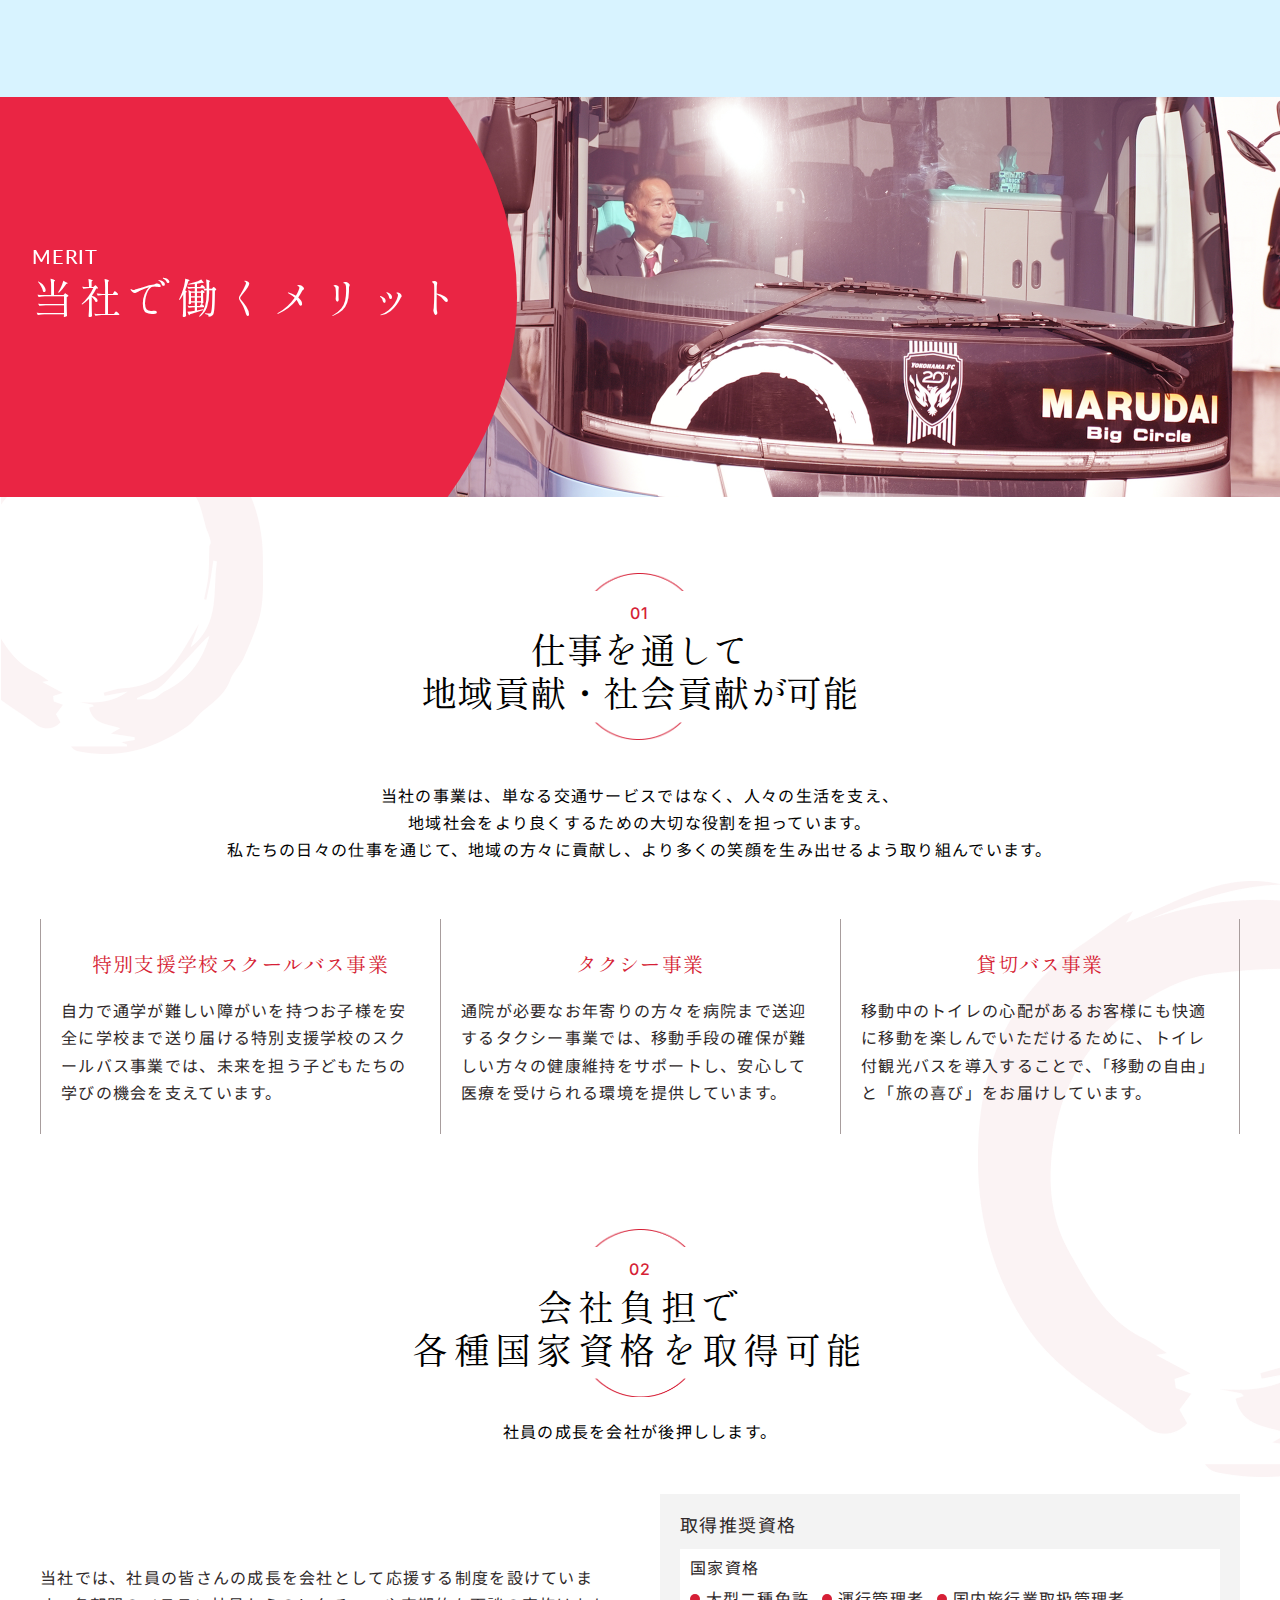
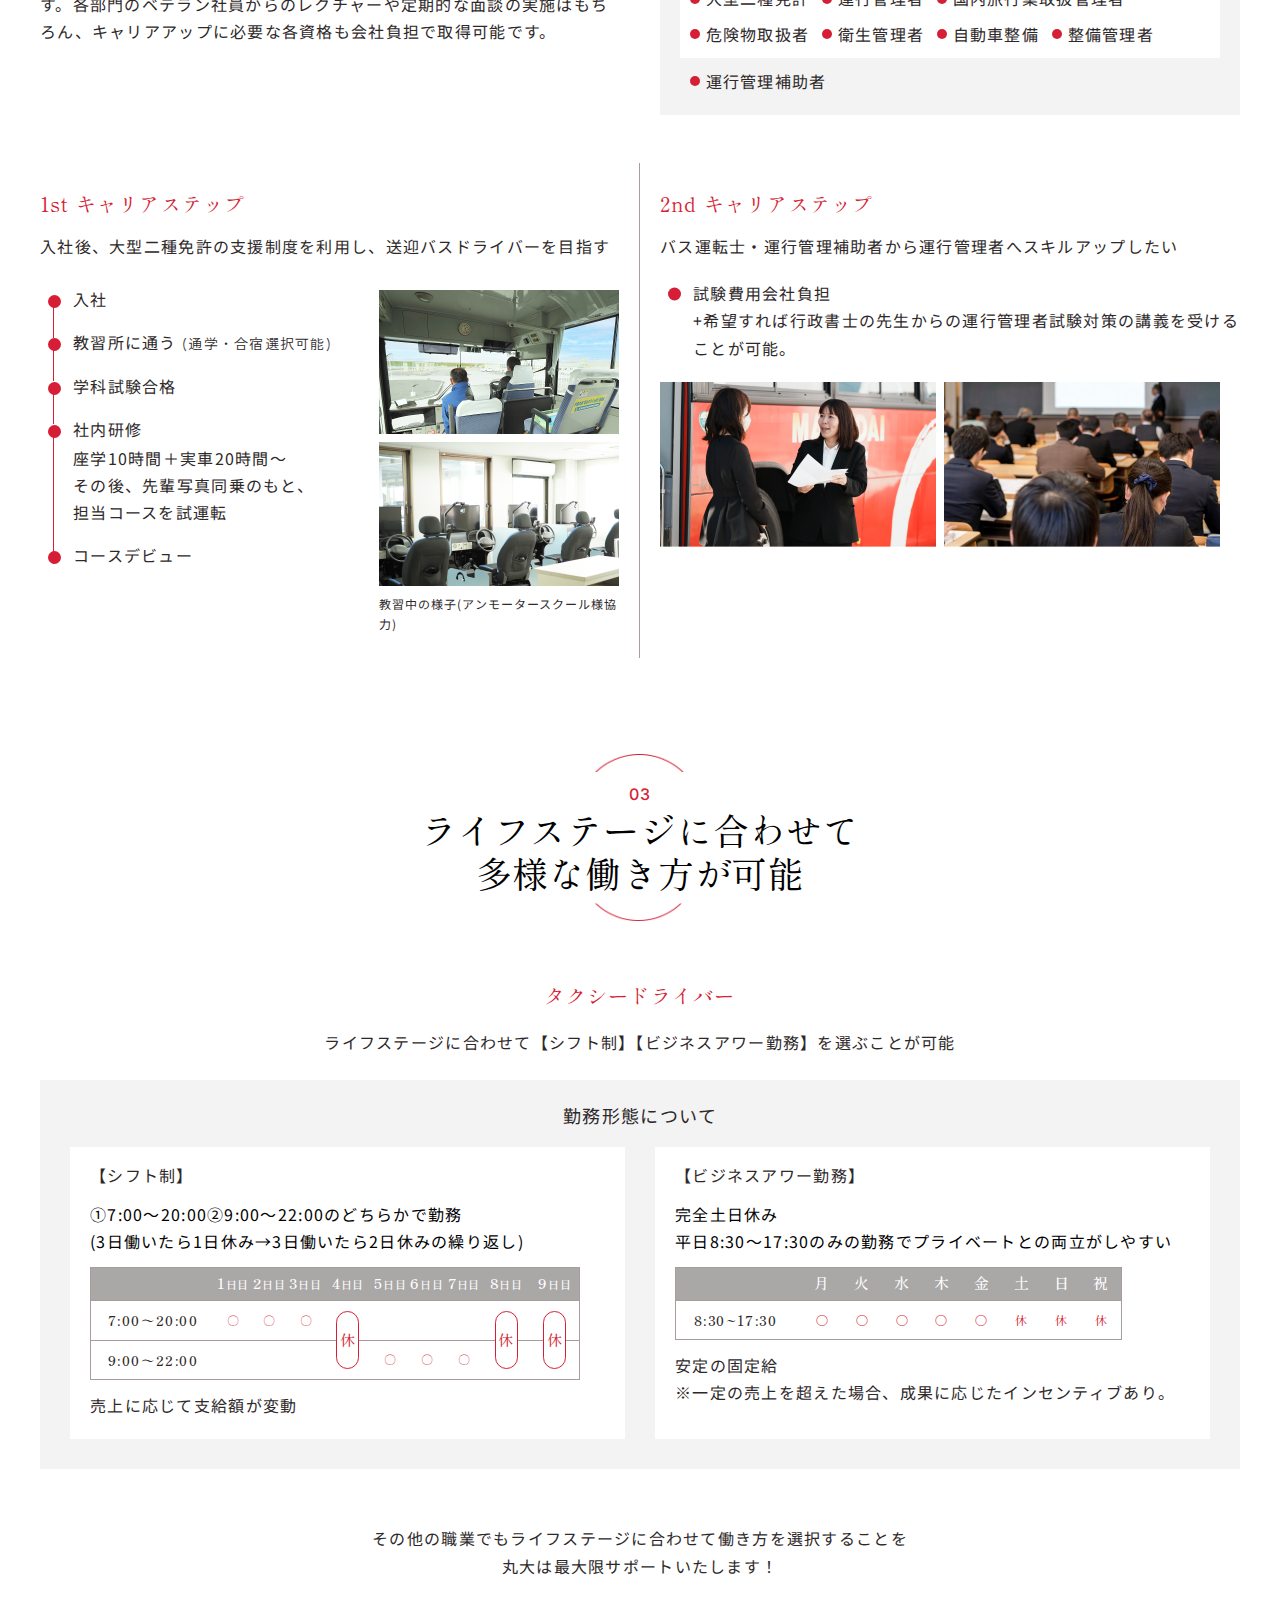
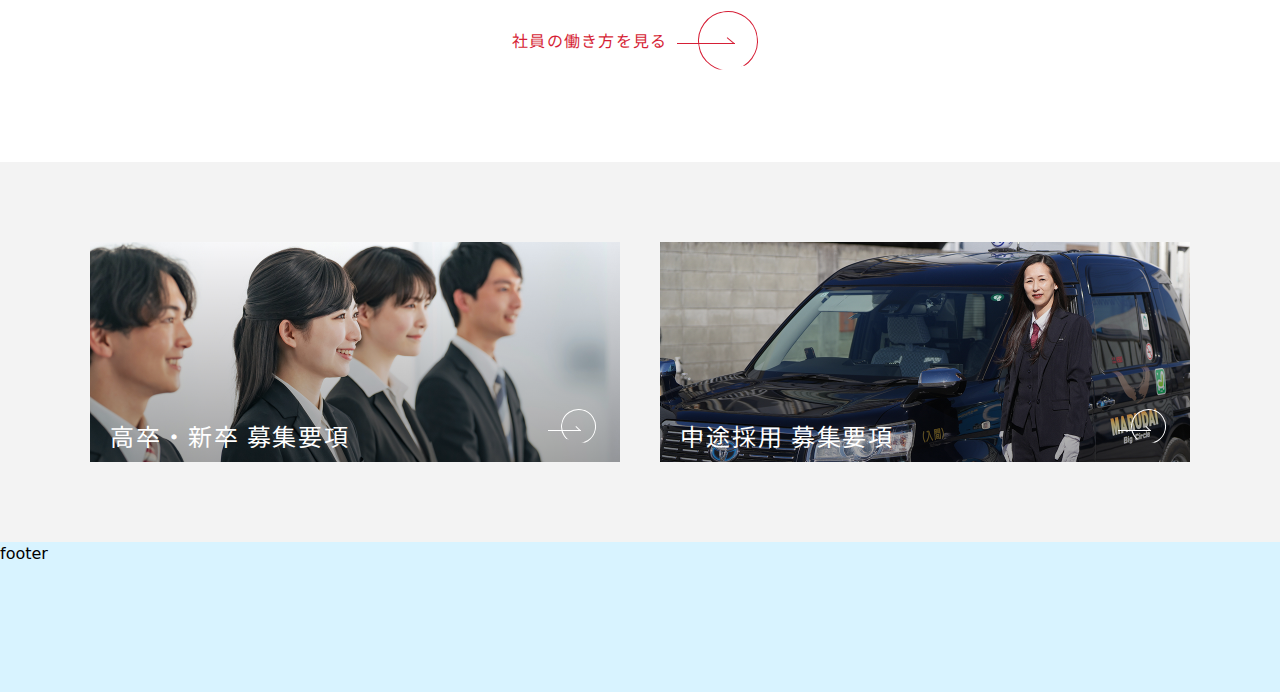
==== benefits-of-working.html @ 57932752 "丸大観光について、当社で働くメリット、その他修正のコミット" ====
<!DOCTYPE html>
<html lang="ja">
  <head>
    <meta charset="UTF-8" />
    <meta name="viewport" content="width=device-width, initial-scale=1.0" />
    <!-- ogp -->
    <meta property="og:title" content="#" />
    <meta property="og:type" content="#" />
    <meta property="og:url" content="#" />
    <meta property="og:image" content="OGP IMAGE 絶対パス" />
    <meta property="og:site_name" content="#" />
    <meta property="og:description" content="#" />
    <!-- ファビコン -->
    <link rel="icon" href="#" />
    <!-- Google Font -->
    <link rel="preconnect" href="https://fonts.googleapis.com" />
    <link rel="preconnect" href="https://fonts.gstatic.com" crossorigin />
    <link
      href="https://fonts.googleapis.com/css2?family=Inter:ital,opsz,wght@0,14..32,100..900;1,14..32,100..900&family=Lato:ital,wght@0,100;0,300;0,400;0,700;0,900;1,100;1,300;1,400;1,700;1,900&family=Shippori+Mincho:wght@400;500;600;700;800&display=swap"
      rel="stylesheet"
    />
    <!-- CSS -->
    <link href="./css/output.css" rel="stylesheet" />
    <link href="./css/styles.css" rel="stylesheet" />
    <!-- JavaScript -->
    <title>丸大観光</title>
  </head>
  <body>
    <!-- header -->
    <header class="header js-header"></header>

    <main>
      <!-- MV -->
      <div class="layout-benefit-of-working mv relative flex items-start md:items-center">
        <div class="mv__red-bg"></div>
        <div class="absolute inset-0 bg-[rgba(255,141,155,1)] mix-blend-soft-light z-5"></div>
        <div class="mv__inner md:w-full md:max-w-[1430px] md:pr-8 md:pl-8 md:mx-auto flex md:items-center h-full">
          <!-- タイトル -->
          <div class="z-15 absolute text-center w-full mt-7 md:translate-x-0  md:-mt-[29px] md:text-left ">
            <p class="mv-title--en text-white tracking-[0.04em] font-medium text-sm md:text-xl uppercase">MERIT</p>
            <h2 class="mv-title--jp text-white tracking-[0.15em] font-normal mt-1">当社で働くメリット</h2>
          </div>
        </div>
      </div>

      <!-- ベネフィット1つ目 -->
       <section class="layout-benefits-01 benefits-01">
        <div class="flex justify-center mx-auto md:max-w-[900px] px-5 md:px-[40px] mt-[90.5px] md:mt-[106.5px]">
          <div class="section-title relative inline-block text-center ">
            <p class="section-title__en-title text-base uppercase tracking-[0.08em] font-medium text-[#D61F36] relative z-10">01</p>
            <h2 class="section-title__jp-title mt-1 text-2xl md:text-4xl font-normal tracking-[0.015em] text-[#000000] relative z-10">仕事を通して<br>地域貢献・社会貢献が可能</h2>
          </div>
        </div>
        <p class="benefits-01__top-text mt-[68.5px] text-base font-normal tracking-[0.08em] text-left md:text-center mx-auto md:max-w-[1280px] px-5 md:px-[40px]">
          当社の事業は、単なる交通サービスではなく、人々の生活を支え、<br class="u-desktop">地域社会をより良くするための大切な役割を担っています。<br class="u-desktop">私たちの日々の仕事を通じて、地域の方々に貢献し、より多くの笑顔を生み出せるよう取り組んでいます。
        </p>
          <div class="mx-auto md:max-w-[1280px] px-5 md:px-[40px] grid grid-cols-1 md:grid-cols-3 mt-10 md:mt-14 relative z-10">
              <div class="benefits-01__point border-t md:border-t-0 md:border-l border-[#A89D9D] text-center md:px-5 pt-[20px] pb-[17px] md:py-7 row-span-2 grid grid-rows-subgrid">
                  <h3 class="benefits-01__point-title text-xl text-[#D61F36] font-normal tracking-[0.06em] text-left md:text-center">特別支援学校スクールバス事業</h3>
                  <p class="benefits-01__point-description text-base text-[#2E2829] font-normal tracking-[0.08em] text-left mt-4">自力で通学が難しい障がいを持つお子様を安全に学校まで送り届ける特別支援学校のスクールバス事業では、未来を担う子どもたちの学びの機会を支えています。</p>
              </div>
      
              <div class="benefits-01__point border-t md:border-t-0 md:border-l border-[#A89D9D] text-center md:px-5 pt-[20px] pb-[17px] md:py-7 row-span-2 grid grid-rows-subgrid">
                  <h3 class="benefits-01__point-title text-xl text-[#D61F36] font-normal tracking-[0.06em] text-left md:text-center">タクシー事業</h3>
                  <p class="benefits-01__point-description text-base text-[#2E2829] font-normal tracking-[0.08em] text-left mt-4">通院が必要なお年寄りの方々を病院まで送迎するタクシー事業では、移動手段の確保が難しい方々の健康維持をサポートし、安心して医療を受けられる環境を提供しています。</p>
              </div>
      
              <div class="benefits-01__point border-t md:border-t-0 border-b md:border-b-0 md:border-l md:border-r border-[#A89D9D]  text-center md:px-5 pt-[20px] pb-[17px] md:py-7 row-span-2 grid grid-rows-subgrid">
                  <h3 class="benefits-01__point-title text-xl text-[#D61F36] font-normal tracking-[0.06em]  text-left md:text-center">貸切バス事業</h3>
                  <p class="benefits-01__point-description text-base text-[#2E2829] font-normal tracking-[0.08em] text-left mt-4">移動中のトイレの心配があるお客様にも快適に移動を楽しんでいただけるために、トイレ付観光バスを導入することで、「移動の自由」と「旅の喜び」をお届けしています。</p>
              </div>
          </div>
        </section>

        <!-- ベネフィット2つ目 -->
        <section class="layout-benefits-02 benefits-02">
          <div class="mx-auto md:max-w-[1280px] px-5 md:px-[40px]">
            <div class="flex justify-center mt-[106.5px] md:mt-[126.5px]">
              <div class="section-title relative inline-block text-center ">
                <p class="section-title__en-title text-base uppercase tracking-[0.08em] font-medium text-[#D61F36] relative z-10">02</p>
                <h2 class="section-title__jp-title mt-1 text-2xl md:text-4xl font-normal tracking-[0.15em] text-[#000000] relative z-10">会社負担で<br>各種国家資格を取得可能</h2>
              </div>
            </div>
            <p class="benefits-02__top-text mt-[38.5px] md:mt-[48.5px] text-base font-normal tracking-[0.08em] text-center ">社員の成長を会社が後押しします。</p>
              <div class=" grid items-center grid-cols-1 md:grid-cols-2 gap-y-5 md:gap-x-10 mt-10 md:mt-12 ">
                  <div class="benefits-01__point text-left ">
                      <p class="benefits-01__point-description text-base text-[#2E2829] font-normal tracking-[0.08em]">当社では、社員の皆さんの成長を会社として応援する制度を設けています。各部門のベテラン社員からのレクチャーや定期的な面談の実施はもちろん、キャリアアップに必要な各資格も会社負担で取得可能です。</p>
                  </div>
                  <div class="benefits-02__qualification-section bg-[#F3F3F3] px-5 pt-[15px] pb-5">
                    <h2 class="benefits-02__qualification-title text-lg font-normal tracking-[0.08em] text-[#2E2829]">取得推奨資格</h2>
                    <div class="benefits-02__card bg-[#FFFFFF] px-[10px] pt-[5px] pb-[10px] mt-[10px]">
                        <h3 class="benefits-02__subtitle text-base font-normal tracking-[0.08em] text-[#2E2829]">国家資格</h3>
                        <ul class="benefits-02__qualification-list flex flex-wrap gap-y-2 gap-x-[13px] font-normal tracking-[0.08em] mt-1">
                            <li class="relative pl-[16px] md:pl-[15.5px] text-base font-normal tracking-[0.08em] text-[#2E2829] whitespace-nowrap">大型二種免許</li>
                            <li class="relative pl-[16px] md:pl-[15.5px] text-base font-normal tracking-[0.08em] text-[#2E2829] whitespace-nowrap">運行管理者</li>
                            <li class="relative pl-[16px] md:pl-[15.5px] text-base font-normal tracking-[0.08em] text-[#2E2829] whitespace-nowrap">国内旅行業取扱管理者</li>
                            <li class="relative pl-[16px] md:pl-[15.5px] text-base font-normal tracking-[0.08em] text-[#2E2829] whitespace-nowrap">危険物取扱者</li>
                            <li class="relative pl-[16px] md:pl-[15.5px] text-base font-normal tracking-[0.08em] text-[#2E2829] whitespace-nowrap">衛生管理者</li>
                            <li class="relative pl-[16px] md:pl-[15.5px] text-base font-normal tracking-[0.08em] text-[#2E2829] whitespace-nowrap">自動車整備</li>
                            <li class="relative pl-[16px] md:pl-[15.5px] text-base font-normal tracking-[0.08em] text-[#2E2829] whitespace-nowrap">整備管理者</li>
                        </ul>
                    </div>
                    <ul class="benefits-02__qualification-list  mt-[10px] ml-[10px]">
                      <li class="relative pl-[16px] md:pl-[15.5px] text-base font-normal tracking-[0.08em] text-[#2E2829] whitespace-nowrap">運行管理補助者</li>
                    </ul>
                  </div>
              </div>

              <!-- キャリアステップ -->
              <section class=" grid grid-cols-1 md:grid-cols-2 mt-[48px] md:mt-12">
                <!-- 左側 -->
                  <div class="benefits-02__career-step01 text-left border-[#A89D9D] border-t md:border-t-0 md:border-r py-6 md:pt-6 md:pr-5 md:pb-6">
                      <h3 class="benefits-02__career-title text-xl text-[#D61F36] font-normal tracking-[0.06em]">1st&nbsp;キャリアステップ</h3>
                      <p class="benefits-02__career-purpose text-base text-[#2E2829] font-normal tracking-[0.08em] mt-4 md:mt-3">入社後、大型二種免許の支援制度を利用し、送迎バスドライバーを目指す</p>
                      <div class="flex flex-col md:flex-row items-start md:gap-x-10 mt-4 md:mt-5">
                        <div class=" w-[300px] pl-2 md:mt-[6px]">
                          <div class="benefits-02__career-item md:flex md:justify-start md:items-start pl-[25px] mb-4 relative">
                            <div class="flex items-baseline gap-2">
                                <p class="benefits-02__schedule-title text-base text-[#2E2829] font-normal tracking-[0.08em]">入社</p>
                            </div>
                          </div>
                        <!-- SP2つ目のタイムライン要素 -->
                        <div class="benefits-02__career-item md:flex md:justify-start md:items-start pl-[25px] mb-4 relative">
                          <div class="flex items-baseline gap-2">
                              <p class="benefits-02__schedule-title text-base text-[#2E2829] font-normal tracking-[0.08em]">教習所に通う<span class="text-sm">&nbsp;(通学・合宿選択可能)</span></p>
                          </div>
                        </div>
                        <!-- SP3つ目のタイムライン要素 -->
                        <div class="benefits-02__career-item md:flex md:justify-start md:items-start pl-[25px] mb-4 relative">
                          <div class="flex items-baseline gap-2">
                              <p class="benefits-02__schedule-title text-base text-[#2E2829] font-normal tracking-[0.08em]">学科試験合格</p>
                          </div>
                        </div>
                        <!-- SP4つ目のタイムライン要素 -->
                        <div class="benefits-02__career-item md:flex md:flex-col md:justify-start md:items-start pl-[25px] mb-4 relative">
                          <div class="flex items-baseline gap-2">
                              <p class="benefits-02__schedule-title text-base text-[#2E2829] font-normal tracking-[0.08em]">社内研修</p>
                          </div>
                          <p class="benefits-02__schedule-title text-base text-[#2E2829] font-normal tracking-[0.08em] mt-[2px]">
                            座学10時間＋実車20時間～<br>
                            その後、先輩写真同乗のもと、<br class="u-desktop">担当コースを試運転
                          </p>
                        </div>
                        <!-- SP3つ目のタイムライン要素 -->
                         <div class="benefits-02__career-item md:flex md:justify-start md:items-start pl-[25px] md:mb-4 relative">
                          <div class="flex items-baseline gap-2">
                            <p class="benefits-02__schedule-title text-base text-[#2E2829] font-normal tracking-[0.08em]">コースデビュー</p>
                          </div>
                        </div>
                      </div>
                        <div class="flex flex-row md:flex-col md:w-[240px] flex-shrink gap-[7.75px] md:gap-2 mt-6 md:mt-[10px]">
                          <figure class="benefits-02__image w-full h-full">
                            <img src="/ui/img/recruit/benefits-of-working/benefits-02__image-01.jpg" alt="教習中のドライバー" class="object-cover w-full h-full">
                          </figure>
                          <figure class="benefits-02__image w-full h-full">
                            <img src="/ui/img/recruit/benefits-of-working/benefits-02__image-02.jpg" alt="教習中の様子" class="object-cover w-full h-full">
                            <figcaption class="benefits-02__image-caption text-xs text-[#2E2829] font-normal tracking-[0.08em] mt-2">教習中の様子(アンモータースクール様協力)</figcaption>
                        </figure>
                      </div>
                      <p class="benefits-02__image-caption-sp text-xs text-[#2E2829] font-normal tracking-[0.08em] mt-1">教習中の様子(アンモータースクール様協力)</p> 
                  </div>
                </div>

                <!-- キャリアステップ2nd（右側） -->
                  <div class="benefits-02__career-step02 text-left border-[#A89D9D] border-t border-b md:border-t-0 md:border-b-0 py-6 md:pt-6 md:pl-5">
                      <h3 class="benefits-02__career-title text-xl text-[#D61F36] font-normal tracking-[0.06em]">2nd&nbsp;キャリアステップ</h3>
                      <p class="benefits-02__career-purpose text-base text-[#2E2829] font-normal tracking-[0.08em] mt-4 md:mt-3">バス運転士・運行管理補助者から運行管理者へスキルアップしたい</p>
                      <div class="mt-3 md:mt-5">
                        <p class="benefits-02__career-sub-title relative pl-[34px] md:pl-[25px] md:ml-[8px] text-base font-normal tracking-[0.08em] text-[#2E2829]">試験費用会社負担</p>
                        <p class="benefits-02__career-sub-text relative pl-[34px] md:pl-[33px] text-base font-normal tracking-[0.08em] text-[#2E2829]">+希望すれば行政書士の先生からの運行管理者試験対策の講義を受けることが可能。</p>
                      </div>
                      <div class="flex gap-2 mt-3 md:mt-5 ">
                        <div class="benefits-02__2nd-image md:w-[276px]">
                          <img src="/ui/img/recruit/benefits-of-working/benefits-02__image-03.jpg" alt="女性従業員がバスの前で話し合いをしている" class="object-cover w-full h-full">
                        </div>
                        <div class="benefits-02__2nd-image md:w-[276px]">
                          <img src="/ui/img/recruit/benefits-of-working/benefits-02__image-04.jpg" alt="試験会場で試験を受ける受験者たち" class="object-cover w-full h-full">
                        </div>
                      </div>
                  </div>
              </section>
          </div>
          </section>

          <!-- ベネフィット3つ目 -->
          <section class="benefits-03">
            <div class="mx-auto md:max-w-[1280px] px-5 md:px-[40px]">
              <div class="flex justify-center mt-[106.5px] md:mt-[126.5px]">
                <div class="section-title relative inline-block text-center ">
                  <p class="section-title__en-title text-base uppercase tracking-[0.08em] font-medium text-[#D61F36] relative z-10">03</p>
                  <h2 class="section-title__jp-title mt-1 text-2xl md:text-4xl font-normal tracking-[0.015em] text-[#000000] relative z-10">ライフステージに合わせて<br>多様な働き方が可能</h2>
              </div>
            </div>

            <h3 class="benefits-03__sub-title text-xl text-[#D61F36] font-normal tracking-[0.06em] text-center mt-[68.5px] md:mt-[84.5px]">タクシードライバー</h3>
            <p class="benefits-03__text text-base font-normal tracking-[0.08em] text-[#2E2829] mt-3 md:mt-4 text-left md:text-center ">ライフステージに合わせて【シフト制】【ビジネスアワー勤務】を選ぶことが可能</p>

            <div class="bg-[#F3F3F3] px-[10px] py-5 md:px-[30px] md:pt-5 md:pb-[30px] mt-3 md:mt-6">
              <h4 class="benefits-03__table-heading text-lg font-normal tracking-[0.08em] text-center text-[#2E2829]">勤務形態について</h4>
              <div class="grid items-start grid-cols-1 md:grid-cols-2 gap-y-[10px] md:gap-x-[30px] mt-4">
              <!-- 勤務形態左側 -->
                <div class="benefits-03__shift-box bg-[#FFFFFF] text-left pt-[15px] px-[10px] md:px-5 pb-5 ">
                  <h5 class="benefits-03__box-title text-base text-[#2E2829] font-normal tracking-[0.08em]">【シフト制】</h5>
                  <p class="benefits-03__box-text text-base font-normal tracking-[0.08em]">①7:00～20:00②9:00～22:00のどちらかで勤務<br>(3日働いたら1日休み→3日働いたら2日休みの繰り返し)</p>
                  <div class="benefits-03__table-container ">
                    <table class="benefits-03__time-table time-table">
                        <tbody>
                            <tr>
                                <th></th>
                                <th>1<span>日目</span></th>
                                <th>2<span>日目</span></th>
                                <th>3<span>日目</span></th>
                                <th>4<span>日目</span></th>
                                <th>5<span>日目</span></th>
                                <th>6<span>日目</span></th>
                                <th >7<span>日目</span></th>
                                <th>8<span>日目</span></th>
                                <th>9<span>日目</span></th>
                            </tr>
                            <!-- 1行目 (7:00〜20:00) -->
                            <tr>
                                <td class="time-table__detail">7:00〜20:00</td>
                                <td>〇</td>
                                <td>〇</td>
                                <td>〇</td>
                                <td class="time-table__rest" rowspan="2">
                                    <span class="rest-label">休</span>
                                </td>
                                <td></td>
                                <td></td>
                                <td></td>
                                <td class="time-table__rest" rowspan="2">
                                    <span class="rest-label">休</span>
                                </td>
                                <td class="time-table__rest" rowspan="2">
                                    <span class="rest-label">休</span>
                                </td>
                            </tr>
                            <!-- 2行目 (9:00〜22:00) -->
                            <tr>
                                <td class="time-table__detail">9:00〜22:00</td>
                                <td></td>
                                <td></td>
                                <td></td>
                                <td>〇</td>
                                <td>〇</td>
                                <td>〇</td>
                            </tr>
                        </tbody>
                    </table>
                    <p class="time-table__notice text-base text-[#2E2829] font-normal tracking-[0.08em] mt-3">売上に応じて支給額が変動</p>
                </div>
                
              </div>
              <!-- 勤務形態右側 -->
                <div class="benefits-03__hour-box bg-[#FFFFFF] text-left pt-[15px] px-[10px] md:px-5 pb-5">
                  <h5 class="benefits-03__box-title text-base text-[#2E2829] font-normal tracking-[0.08em]">【ビジネスアワー勤務】</h5>
                  <p class="benefits-03__box-text text-base font-normal tracking-[0.08em]">完全土日休み<br>平日8:30～17:30のみの勤務でプライベートとの両立がしやすい</p>
                  <div class="">
                    <div class="benefits-03__business-container">
                      <table class="benefits-03__time-table business-table">
                          <tbody>
                              <tr>
                                  <th></th>
                                  <th>月</th>
                                  <th>火</th>
                                  <th>水</th>
                                  <th>木</th>
                                  <th>金</th>
                                  <th>土</th>
                                  <th>日</th>
                                  <th>祝</th>
                              </tr>
                              <tr>
                                <td class="business-table__detail">8:30~17:30</td>
                                  <td class="business-table__cell">〇</td>
                                  <td class="business-table__cell">〇</td>
                                  <td class="business-table__cell">〇</td>
                                  <td class="business-table__cell">〇</td>
                                  <td class="business-table__cell">〇</td>
                                  <td class="business-table__cell">休</td>
                                  <td class="business-table__cell">休</td>
                                  <td class="business-table__cell">休</td>
                              </tr>
                          </tbody>
                      </table>
                  </div>
                  <p class="time-table__notice text-base text-[#2E2829] font-normal tracking-[0.08em] mt-3 max-w-[600px]">安定の固定給<br>※一定の売上を超えた場合、成果に応じたインセンティブあり。</p>

                </div>
                  
                
              </div>
            </div>
          </div>
        </div>
      </section>

      <div class="benefits-03__message-wrap mx-auto md:max-w-[1280px] px-5 md:px-[40px] mt-10 md:mt-14">
        <p class="benefits-03__message text-base font-normal tracking-[0.08em] text-[#2E2829] text-center">その他の職業でもライフステージに合わせて働き方を選択することを<br>
          丸大は最大限サポートいたします！</p>
          <a  href="/staff-list.html" class="button mt-5 flex content-center items-center">
            <span class="button__text text-base font-normal text-[#D61F36] ">社員の働き方を見る</span>
            <div class="button__icon">
              <div class="button__circle"></div>
              <div class="button__arrow"></div>
          </div>
          </a>
      </div>

    <!-- リクルートセクション -->
    <div class="recruit bg-[#F3F3F3] py-16 md:py-20 mt-20">
      <div class="recruit__inner md:w-full md:max-w-[1430px] md:pr-8 md:pl-8 mx-auto px-[20px] flex md:items-center h-full">
        <div class="flex flex-col gap-y-6 md:gap-x-10 md:flex-row justify-center mx-auto">
          <a href="#" class="recruit__img block md:max-w-[530px] max-w-[500px] w-full h-full relative">
            <img src="/ui/img/recruit/common/recruit-new-employee-img.jpg" alt="説明会に参加している新入社員" class="object-cover w-full h-full">
            <p class="recruit__img-title absolute bottom-[8px] md:left-5 left-[12px] text-white tracking-[0.08em] text-xl md:text-2xl z-50">高卒・新卒 募集要項</p>
            <div class="recruit__circle-container absolute bottom-[10px] right-[5%] md:right-[2%] z-30">
              <div class="recruit__btn-circle"></div>
              <div class="recruit__btn-arrow absolute"></div>
            </div>
          </a>
          <a href="#" class="recruit__img block md:max-w-[530px] max-w-[500px] w-full h-full relative">
            <img src="/ui/img/recruit/common/recruit-taxi-driver-img.jpg" alt="タクシーとタクシードライバー" class="object-cover w-full h-full">
            <p class="recruit__img-title absolute bottom-[8px] md:left-5 left-[12px] text-white tracking-[0.08em] text-xl md:text-2xl z-50">中途採用 募集要項</p>
            <div class="recruit__circle-container absolute bottom-[10px] right-[5%] md:right-[2%] z-30">
              <div class="recruit__btn-circle"></div>
              <div class="recruit__btn-arrow absolute"></div>
            </div>
          </a>
        </div>
      </div>
    </div>
    </main>
    <!-- footer -->
    <footer class="footer">footer</footer>
  </body>
</html>
---- css/styles.css ----
@import url("https://fonts.googleapis.com/css2?family=Inter:ital,opsz,wght@0,14..32,100..900;1,14..32,100..900&family=Noto+Sans+JP:wght@100..900&family=Shippori+Mincho:wght@400;500&family=Zen+Kaku+Gothic+New&display=swap");
@import url("https://fonts.googleapis.com/css2?family=Instrument+Serif:ital@0;1&family=Noto+Sans+JP:wght@100..900&family=Shippori+Mincho:wght@400;500;600;700&display=swap");
/* html{
  font-size:62.5%;
} */

/*header*/
.header {
  height: 71px;
  position: fixed;
  z-index: 900;
  top: 0;
  right: 0;
  left: 0;
  background-color: #d8f3ff;
}

@media screen and (min-width: 767px) {
  .header {
    height: 97px;
  }
}

/* footer */
.footer {
  height: 150px;
  background-color: #d8f3ff;
}

/* SP専用 */
.u-mobile {
  display: block; /* SP時に表示 */
}

@media (min-width: 767px) {
  .u-mobile {
    display: none; /* PC時に非表示 */
  }
}

/* PC専用 */
.u-desktop {
  display: none; /* SP時に非表示 */
}

@media (min-width: 767px) {
  .u-desktop {
    display: block; /* PC時に表示 */
    margin: 0 auto; /* 中央揃え */
  }
}

/* MV */
.mv {
  background-size: cover;
  background-repeat: no-repeat;
  background-position: center center;
  min-height: 320px;
  overflow-x: clip;
  margin-top: 71px;
  z-index: 2;
}

@media screen and (min-width: 767px) {
  .mv {
    background-position: center right;
    height: 400px;
    min-height: unset;
    margin-top: 97px;
  }
}

.mv-title--en {
  font-family: "Lato", serif;
  line-height: 1.2;
}

.mv-title--jp {
  font-family: "Shippori Mincho", serif;
  font-size: 1.75rem;
  line-height: 1.2;
}
@media (max-width: 374px) {
  .mv-title--jp {
    font-size: clamp(20px, 5vw, 28px); /* 375pxより小さいとき縮小 */
  }
}
@media (min-width: 767px) {
  .mv-title--jp {
    font-size: clamp(28px, 2vw + 16px, 44px);
  }
}

/* 赤色の背景 */
.mv__red-bg {
  position: absolute;
  top: -18%; /* 位置調整 */
  left: 50%;
  transform: translateX(-50%);
  width: 140%;
  max-width: 1100px;
  height: auto;
  min-height: 307px;
  background-color: red;
  clip-path: ellipse(47% 60% at center top);
}

@media (min-width: 767px) {
  /* PCのとき */
  .mv__red-bg {
    position: absolute;
    top: 0;
    left: 0;
    width: 100%;
    height: 100%;
    background-color: #d61f36;
    clip-path: ellipse(97% 141% at left center);
  }
}

/*staff-listページ*/
.layout-staff-list {
  background-image: url(../ui/img/recruit/staff-list/staff-interview-mv-sp.jpg);
}
@media screen and (min-width: 767px) {
  .layout-staff-list {
    background-image: url(../ui/img/recruit/staff-list/staff-interview-mv-pc.png);
  }
}

/*自己紹介（interview）カード*/
.interview-card__text {
  font-family: "Inter", sans-serif;
}

.interview-card__msg {
  font-family: "Noto Sans JP", sans-serif;
  line-height: 1.7;
}

.interview__top-message {
  line-height: 1.7;
  font-family: "Noto Sans JP", sans-serif;
}

.interview__name {
  font-family: "Noto Sans JP", sans-serif;
  line-height: 1.7;
}

.interview__name-en {
  font-family: "Inter", sans-serif;
}

/*recruit*/
.recruit__img {
  aspect-ratio: 335/160;
}
@media (min-width: 767px) {
  .recruit__img {
    aspect-ratio: 530/220;
  }
}

.recruit__img-title {
  font-family: "Noto Sans JP", sans-serif;
  line-height: 1.5;
}

/*リクルートセクションのボタン*/
.recruit__img::before {
  position: absolute;
  content: "";
  top: 0;
  left: 0;
  width: 100%;
  height: 100%;
  background: linear-gradient(
    to bottom,
    rgba(0, 0, 0, 0) 0%,
    rgba(0, 0, 0, 0.7) 200%
  );
  z-index: 10;
}

.recruit__circle-container {
  position: absolute;
  width: 31.42px;
  height: 31.42px;
}
@media (min-width: 767px) {
  .recruit__circle-container {
    width: 48px;
    height: 42.67px;
  }
}

.recruit__btn-circle {
  width: 31.42px;
  height: 31.42px;
  border: 1px solid #ffffff;
  border-radius: 50%;
  clip-path: inset(0 0 9% 0);
  transform: rotate(12deg);
}
@media (min-width: 767px) {
  .recruit__btn-circle {
    width: 35.35px;
    height: 35.35px;
  }
}

.recruit__btn-arrow {
  position: absolute;
  top: 50%;
  left: -11px;
  width: 28.6px;
  height: 1px;
  background-color: #ffffff;
}
@media (min-width: 767px) {
  .recruit__btn-arrow {
    width: 32.17px;
    left: -13px;
  }
}

.recruit__btn-arrow::after {
  content: "";
  position: absolute;
  top: -2px;
  background: #ffffff;
  height: 0.0625rem;
  right: 0;
  transform: rotate(43deg);
  transition: all 0.3s;
  width: 6px;
}

/*staff-detailsページ*/
.staff-details {
  background-size: contain;
  background-color: #d61f36;
  aspect-ratio: 375/548;
  background-repeat: no-repeat;
  margin-top: 71px;
  position: relative; 
}
@media screen and (min-width: 767px) {
  .staff-details {
    aspect-ratio: 1440/500;
    margin-top: 97px;
  }
}

.layout-staff-details-01 {
  background-image: url(../ui/img/recruit/staff-details-01/staff-details-r.t-SP.png);
}
@media screen and (min-width: 767px) {
  .layout-staff-details-01 {
    background-image: url(../ui/img/recruit/staff-details-01/staff-details-r.t-pc.png);
  }
}

.staff-details__image {
  aspect-ratio: 1440/500;
}

.staff-details__interview-number {
  font-family: "Inter", sans-serif;
  line-height: 1.58;
}

.staff-details__catch-copy {
  font-family: "Noto Sans JP", sans-serif;
  line-height: 1.5;
}

.staff-details__name {
  font-family: "Noto Sans JP", sans-serif;
  line-height: 1.5;
}

.staff-details__name span {
  font-family: "Noto Sans JP", sans-serif;
  line-height: 1.7;
}

/*faqセクション*/
.staff-details__faq-image img {
  aspect-ratio: 335/400;
}

@media screen and (min-width: 767px) {
  .staff-details__faq-image img {
    aspect-ratio: 500/700;
  }
}

.qa-items__question {
  font-family: "Noto Sans JP", sans-serif;
  text-indent: -26px;
  line-height: 1.7;
}
@media screen and (min-width: 767px) {
  .qa-items__question {
    text-indent: -30px;
  }
}

.qa-items__question::before {
  content: "Q";
  font-family: "Inter", sans-serif;
  font-size: 20px;
  letter-spacing: 0.05em;
  font-weight: 300;
  margin-right: 8px;
}
@media screen and (min-width: 767px) {
  .qa-items__question::before {
    font-size: 28px;
  }
}

.qa-items__answer {
  font-family: "Noto Sans JP", sans-serif;
  line-height: 1.7;
}

.staff-details__faq-container + .staff-details__faq-container {
  margin-top: 40px;
}
@media screen and (min-width: 767px) {
  .staff-details__faq-container + .staff-details__faq-container {
    margin-top: 60px;
  }
}

/*セクションタイトル*/
.section-title__en-title {
  font-family: "Inter", sans-serif;
  line-height: 1.2;
}

.section-title__jp-title {
  font-family: "Shippori Mincho", serif;
  line-height: 1.2;
}

.section-title::before,
.section-title::after {
  content: "";
  position: absolute;
  left: 50%;
  transform: translateX(-50%);
  width: 90.8px;
  height: 18.5px;
  z-index: 0;
}

.section-title::before {
  top: -31px;
  background-image: url("../ui/img/recruit/common/red-vector-top.png");
  background-size: contain;
  background-repeat: no-repeat;
}

.section-title::after {
  bottom: -27px;
  background-image: url("../ui/img/recruit/common/red-vector-bottom.png");
  background-size: contain;
  background-repeat: no-repeat;
}

@media screen and (min-width: 767px) {
}

/* タイムスケジュール（SP） */
/* 疑似要素 線 */
.sp-schedule__item::before {
  content: "";
  position: absolute;
  left: 5px;
  top: 20px;
  width: 1px;
  height: 108%;
  background: #d61f36;
}

/* 疑似要素 丸 */
.sp-schedule__item::after {
  content: "";
  position: absolute;
  left: 0;
  top: 9px;
  width: 13px;
  height: 13px;
  border-radius: 50%;
  background: #d61f36;
}

.sp-schedule__term {
  font-family: "Inter", sans-serif;
  line-height: 1;
}

.sp-schedule__title {
  font-family: "Noto Sans JP", sans-serif;
  line-height: 1.7;
}

.sp-schedule__text {
  font-family: "Noto Sans JP", sans-serif;
  line-height: 1.7;
}

/* PC表示 */
.staff-details__schedule-pc {
  display: none;
}
@media screen and (min-width: 767px) {
  .staff-details__schedule-pc {
    display: block;
  }
}

/*タイムスケジュール（PC）*/
@media screen and (min-width: 767px) {
  .pc-schedule__term {
    font-family: "Inter", sans-serif;
    line-height: 1;
    width: 9%;
  }

  .pc-schedule__description {
    padding-bottom: 30px;
    padding-left: 29px;
    width: 90%;
    position: relative;
  }

  .pc-schedule__description::before,
  .pc-schedule__description::after {
    content: "";
    position: absolute;
    top: 9px;
  }

  .history__list.schedule-pc > div:not(:last-child) .pc-schedule__description::before {
    content: "";
    position: absolute;
    left: 2px;
    top:12px;
    width: 1px;
    height: 100%;
    background: #d61f36;
  }
  
  .pc-schedule__description::after {
    left: -3px;
    width: 13px;
    height: 13px;
    border-radius: 50%;
    background: #d61f36;
  }

  .pc-schedule__title {
    font-family: "Noto Sans JP", sans-serif;
    line-height: 1.5;
  }

  .pc-schedule__text {
    font-family: "Noto Sans JP", sans-serif;
    line-height: 1.7;
  }
}

/* 社員TOPに戻るボタン */
.return-button__text {
  font-family: "Noto Sans JP", sans-serif;
  line-height: 1.5;
  letter-spacing: 0.1em;
  transition: opacity 0.3s ease;
}

.return-button {
  display: flex;
  justify-content: center;
  align-items: center;
  gap: 9px;
  cursor: pointer;
  line-height: 1;
}
/* アイコン部分 (丸と矢印) */
.return-button__icon {
  position: relative;
  width: 30px;
  height: 26.88px;
  flex-shrink: 0;

  display: flex;
  align-items: center;
}

/* 赤い丸 */
.return-button__circle {
  width: 19.68px;
  height: 19.68px;
  border: 1px solid #d61f36;
  border-radius: 50%;
  clip-path: inset(0 0 5% 0);
  transform: rotate(-9deg);
}

/* 矢印 */
.return-button__arrow {
  position: absolute;
  top: 53%;
  right: 3px;
  width: 17.87px;
  height: 1px;
  background: #d61f36;
}

.return-button__arrow::after {
  content: "";
  position: absolute;
  top: -1px;
  background: #d61f36;
  height: 1px;
  left: 0;
  transform: rotate(-43deg);
  width: 3.95px;
}

.return-button:hover .return-button__text {
  opacity: 0.6; /* テキストの色を薄くする */
}

/*benefit-of-workページ*/
.layout-benefit-of-working {
  background-image: url(../ui/img/recruit/benefits-of-working/benefit-of-working-mv-sp.jpg);
}
@media screen and (min-width: 767px) {
  .layout-benefit-of-working {
    background-image: url(../ui/img/recruit/benefits-of-working/benefit-of-working-mv-pc.jpg);
  }
}

.benefits-02__career-title {
  font-family: "Shippori Mincho", serif;
  line-height: 1.7;
}

.benefits-02__career-purpose {
  font-family: "Noto Sans JP", sans-serif;
  line-height: 1.7;
}

.benefits-02__schedule-title {
  font-family: "Noto Sans JP", sans-serif;
  line-height: 1.7;
}

.benefits-02__schedule-title span {
  font-family: "Zen Kaku Gothic New", sans-serif;
  font-weight: 400;
}

.benefits-02__career-item::before {
  content: "";
  position: absolute;
  left: 5px;
  top: 20px;
  width: 1px;
  height: 116%;
  background: #d61f36;
}

.benefits-02__career-item::after {
  content: "";
  position: absolute;
  left: 0;
  top: 9px;
  width: 13px;
  height: 13px;
  border-radius: 50%;
  background: #d61f36;
}

/* 最後の要素には縦線を消す */
.benefits-02__career-item:last-child::before {
  height: 0;
}

.benefits-02__image img {
  aspect-ratio: 163.5/98.1;
}
@media screen and (min-width: 767px) {
  .benefits-02__image img {
    aspect-ratio: 240/144;
  }
}

.benefits-02__image-caption {
  display: none;
  font-family: "Noto Sans JP", sans-serif;
  line-height: 1.7;
}
@media screen and (min-width: 767px) {
  .benefits-02__image-caption {
    display: block;
  }
}

.benefits-02__image-caption-sp {
  display: block;
  font-family: "Noto Sans JP", sans-serif;
  line-height: 1.7;
}
@media screen and (min-width: 767px) {
  .benefits-02__image-caption-sp {
    display: none;
  }
}

/* ベネフィット1つ目 */
.benefits-01__top-text {
  font-family: "Noto Sans JP", sans-serif;
  line-height: 1.7;
  position: relative;
  z-index: 10;
}

.benefits-01__point-title {
  font-family: "Shippori Mincho", serif;
  line-height: 1.7;
}

.benefits-01__point-description {
  font-family: "Noto Sans JP", sans-serif;
  line-height: 1.7;
}

.benefits-02__top-text {
  font-family: "Noto Sans JP", sans-serif;
  line-height: 1.7;
}

/* ベネフィット2つ目 */
.benefits-02__qualification-section {
  /* padding: 20px; */
  background-color: #f3f3f3;
}

.benefits-02__qualification-title {
  font-family: "Noto Sans JP", sans-serif;
  line-height: 1.7;
}

.benefits-02__subtitle {
  font-family: "Noto Sans JP", sans-serif;
  line-height: 1.7;
}

.benefits-02__qualification-list li {
  font-family: "Noto Sans JP", sans-serif;
  line-height: 1.7;
}

/* 赤いドットアイコン */
.benefits-02__career-sub-title {
  font-family: "Noto Sans JP", sans-serif;
  line-height: 1.7;
}

.benefits-02__qualification-list li::before {
  content: "";
  position: absolute;
  left: 0;
  top: 50%;
  width: 10px;
  height: 10px;
  border-radius: 50%;
  display: inline-block;
  transform: translateY(-50%);
  background-color: #d61f36;
}

.benefits-02__career-sub-text {
  font-family: "Noto Sans JP", sans-serif;
  line-height: 1.7;
}

.benefits-02__career-sub-title::before {
  content: "";
  position: absolute;
  left: 7px;
  top: 50%;
  width: 13px;
  height: 13px;
  border-radius: 50%;
  display: inline-block;
  transform: translateY(-50%);
  background-color: #d61f36;
}
@media screen and (min-width: 767px) {
  .benefits-02__career-sub-title::before {
    left: 0;
  }
}
.benefits-02__2nd-image img {
  aspect-ratio: 163.5/98.1;
}
@media screen and (min-width: 767px) {
  .benefits-02__2nd-image img {
    aspect-ratio: 276/165;
  }
}

/* ベネフィット3つ目 */
.benefits-03__sub-title {
  font-family: "Shippori Mincho", serif;
  line-height: 1.7;
}

.benefits-03__text {
  font-family: "Noto Sans JP", sans-serif;
  line-height: 1.7;
}

.benefits-03__table-heading {
  font-family: "Noto Sans JP", sans-serif;
  line-height: 1.7;
}

.benefits-03__box-title,
.benefits-03__box-text {
  font-family: "Noto Sans JP", sans-serif;
  line-height: 1.7;
}

/*シフト制の表*/
table,
th,
td {
  border: none;
  padding: 0;
  margin: 0;
  border-collapse: collapse;
  border-spacing: 0;
}

.benefits-03__table-container {
  width: 100%;
  max-width: 490px;
  overflow-x: auto;
}

.time-table {
  width: 100%;
  border-collapse: collapse;
  border-spacing: 0;
  border: 1px solid #a89d9d;
}

.time-table tr {
  border-bottom: 1px solid #a89d9d;
  position: relative;
  z-index: 20;
}

.time-table th {
  padding: 3.61px 0 4.82px 0;
  line-height: 1;
  text-align: center;
}
@media screen and (min-width: 767px) {
  .time-table th {
    padding: 6px 0 8px 0;
  }
}

.time-table td {
  padding: 4px 7px;
  line-height: 1;
  text-align: center;
  font-size: 9px;
  color: #d61f36;
}
@media screen and (min-width: 767px) {
  .time-table td {
    padding: 10px;
    font-size: 12px;
  }
}

.time-table th {
  font-family: "Shippori Mincho", serif;
  font-size: 9.03px;
  line-height: 1.2;
  font-weight: 500;
  letter-spacing: 0.05em;
  white-space: nowrap;
  background-color: #aaa7a7;
  color: #ffffff;
}
@media screen and (min-width: 767px) {
  .time-table th {
    font-size: 15px;
  }
}

.time-table th span {
  font-size: 6.62px;
  line-height: 1.201;
}
@media screen and (min-width: 767px) {
  .time-table th span {
    font-size: 11px;
  }
}

.time-table .time-table__detail {
  font-family: "Shippori Mincho", serif;
  font-size: 8.43px;
  line-height: 1.199;
  letter-spacing: 0.1em;
  font-weight: 500;
  color: #2e2829;
  white-space: nowrap;
}
@media screen and (min-width: 767px) {
  .time-table .time-table__detail {
    font-size: 14px;
    line-height: 1.2;
  }
}

.time-table__detail {
  font-family: "Shippori Mincho", serif;
  font-size: 9.24px;
  line-height: 1.2;
  font-weight: 500;
  letter-spacing: 0.1em;
  color: #2e2829;
}

/* 「休」マークのセル */
.time-table__rest {
  position: relative;
  vertical-align: middle;
  padding: 0;
  overflow: visible;
}

.time-table__rest::before {
  content: "";
  position: absolute;
  top: 49%;
  left: 0;
  right: 0;
  height: 1px;
  background-color: #a89d9d;
  z-index: 0;
}
@media screen and (min-width: 767px) {
  .time-table__rest::before {
    top: 50%;
  }
}
/* 縦長の「休」マーク */
.rest-label {
  display: inline-flex;
  align-items: center;
  justify-content: center;
  width: 14.82px;
  height: 34.92px;
  border: 0.6px solid #d61f36;
  color: #d61f36;
  border-radius: 50px;
  font-size: 9.03px;
  font-weight: 400;
  line-height: 1.501;
  font-family: "Shippori Mincho", serif;
  white-space: nowrap;
  background-color: #fff;
  position: relative;
  z-index: 1;
}
@media screen and (min-width: 767px) {
  .rest-label {
    border: 1px solid #d61f36;
    font-size: 15px;
    line-height: 1.5;
    width: 23px;
    height: 58px;
    letter-spacing: 0.06em;
  }
}

.time-table__notice {
  font-family: "Noto Sans JP", sans-serif;
  line-height: 1.7;
}

/*ビジネスアワー制の表*/
.benefits-03__business-container {
  width: 100%;
  max-width: 447px;
  overflow-x: auto;
}

.business-table {
  width: 100%;
  border-collapse: collapse;
  border-spacing: 0;
  border: 1px solid #a89d9d;
}

.business-table tr {
  border-bottom: 1px solid #a89d9d;
  position: relative;
  z-index: 20;
}

.business-table th {
  padding: 3.61px 0 4.82px 0;
  line-height: 1;
  text-align: center;
}
@media screen and (min-width: 767px) {
  .business-table th {
    padding: 6px 0 8px 0;
  }
}

.business-table__cell {
  font-family: "Shippori Mincho", serif;
  font-size: 7.92px;
  padding: 7.1px 7px;
  line-height: 1;
  text-align: center;
  color: #d61f36;
}
@media screen and (min-width: 767px) {
  .business-table__cell {
    font-size: 12px;
    padding: 13px 10px;
  }
}

.business-table th {
  font-family: "Shippori Mincho", serif;
  font-size: 9.9px;
  line-height: 1.2;
  font-weight: 500;
  white-space: nowrap;
  background-color: #aaa7a7;
  color: #ffffff;
}
@media screen and (min-width: 767px) {
  .business-table th {
    font-size: 15px;
  }
}

.business-table .business-table__detail {
  font-family: "Shippori Mincho", serif;
  font-size: 9.24px;
  line-height: 1.2;
  letter-spacing: 0.1em;
  font-weight: 500;
  text-align: left;
  white-space: nowrap;
  color: #2e2829;
  padding: 7.1px 0 7.1px 12.1px;

}
@media screen and (min-width: 767px) {
  .business-table .business-table__detail {
    font-size: 14px;
    line-height: 1.2;
    padding: 10px 0 10px 18px;
  }
}

.time-table__notice {
  font-family: "Noto Sans JP", sans-serif;
  line-height: 1.7;
}

.benefits-03__message {
  font-family: "Noto Sans JP", sans-serif;
  line-height: 1.7;
}

/*カードの高さ調整*/
.benefits-03__shift-box,
.benefits-03__hour-box{
  display: grid;
  grid-row: span 3;
  grid-template-rows: subgrid;
  gap: 12px;
}



/*ボタン*/
.button__text {
  font-family: "Noto Sans JP", sans-serif;
  line-height: 1.7;
  letter-spacing: 0.08em;
  transition: opacity 0.3s ease;
}

.button {
  display: flex;
  justify-content: center;
  align-items: center;
  gap: 9px;
  cursor: pointer;
  line-height: 1;
}
/* アイコン部分 (丸と矢印) */
.button__icon {
  position: relative;
  width: 60px;
  height: 53.76px;
  flex-shrink: 0;
  display: flex;
  align-items: center;
  padding-left: 15px;
}
@media screen and (min-width: 767px) {
  .button__icon {
    width: 91.48px;
    height: 81.96px;
    padding-left: 21px;
  }
}

/* 赤い丸 */
.button__circle {
  width: 39.35px;
  height: 39.35px;
  border: 1px solid #d61f36;
  border-radius: 50%;
  clip-path: inset(0 0 5% 0);
  transform: rotate(-9deg);
}
@media screen and (min-width: 767px) {
  .button__circle {
    width: 60px;
    height: 60px;
  }
}

/* 矢印 */
.button__arrow {
  position: absolute;
  top: 48%;
  left: 1px;
  width: 35.75px;
  height: 1px;
  background: #d61f36;
}
@media screen and (min-width: 767px) {
  .button__arrow {
    left: 0;
    width: 58.5px;
    top: 53%;
  }
}

.button__arrow::after {
  content: "";
  position: absolute;
  background: #d61f36;
  height: 1px;
  top: -2px;
  right: 0;
  transform: rotate(40deg);
  width: 7px;
}
@media screen and (min-width: 767px) {
  .button__arrow::after {
    width: 9px;
    top: -3px;
  }
}

.button:hover .button__text {
  opacity: 0.6; /* テキストの色を薄くする */
}

.layout-benefits-01 {
  position: relative;
}

.layout-benefits-01::before {
  background: url(../ui/img/recruit/benefits-of-working/benefit-of-working-bg2.png) no-repeat;
  background-size: contain;
  content: "";
  width: 140px;
  height: 152px;
  left: -28px;
  position: absolute;
  top: -13%;
  z-index: 1;
}
@media screen and (min-width: 767px) {
  .layout-benefits-01::before {
    width: 326px;
    height: 352px;
    left: 1px;
    top: -38%;
  }
}

.layout-benefits-02 {
  position: relative;
  overflow-x: clip;
}

.layout-benefits-02::before {
  background: url(../ui/img/recruit/benefits-of-working/benefit-of-working-bg1.png) no-repeat;
  background-size: contain;
  content: "";
  width: 274px;
  height: 297px;
  right: -143px;
  position: absolute;
  top: -18%;
  z-index: 1;
}
@media screen and (min-width: 767px) {
  .layout-benefits-02::before {
    width: 552px;
    height: 595.96px;
    right: -250px;
    top: -38%;
  }
}

/*about-usページ*/
.layout-about-us {
  background-image: url(../ui/img/recruit/about-us/about-us-mv-sp.jpg);
}
@media screen and (min-width: 767px) {
  .layout-about-us {
    background-image: url(../ui/img/recruit/about-us/about-us-mv-pc.jpg);
  }
}

.ceo-message__title {
  font-family: "Shippori Mincho", serif;
  line-height: 1.7;
}

.ceo-message__text {
  font-family: "Noto Sans JP", sans-serif;
  line-height: 2.4; /*ピクパで調整*/
}

.ceo-message__name {
  font-family: "Noto Sans JP", sans-serif;
  line-height: 1.7;
}

.ceo-message__name span {
  line-height: 1.5;
}

.ceo-message__image img {
  aspect-ratio: 335/240;
}
@media screen and (min-width: 767px) {
  .ceo-message__image img {
    aspect-ratio: 418/520;
  }
}

.our-mission__sub-title {
  font-family: "Shippori Mincho", serif;
  line-height: 1.7;
}

.our-mission__text {
  font-family: "Noto Sans JP", sans-serif;
  line-height: 1.7;
}

/*組織図*/
.organization-chart {
  display: flex;
  flex-direction: column;
  align-items: center;
}

/* 親会社のレイアウト */
.company-card__logo {
  width: 29.11px;
  height: 31.31px;
}
@media screen and (min-width: 767px) {
  .company-card__logo {
    width: 66px;
    height: 71px;
  }
}

.company-card__name {
  font-family: "Noto Sans JP", sans-serif;
  line-height: 1.5;
}

.connector {
  position: relative;
  width: 100%;
  height: 42px;
  display: flex;
  justify-content: center;
  align-items: center;
}
@media screen and (min-width: 767px) {
  .connector {
    height: 97px;
  }
}

.connector::before{
  position: absolute;
  content: "";
  width: 1px;
  height: 49%;
  top: 51%;
  right: 15.5%;
  bottom: 0;
  background-color: #d61f36; 
}

.connector::after{
  position: absolute;
  content: "";
  width: 1px;
  height: 49%;
  top: 51%;
  left: 15.5%;
  bottom: 0;
  background-color: #d61f36; 
}


/* 縦線 */
.vertical-line {
  position: absolute;
  width: 1px;
  height: 100%;
  background-color: #d61f36;
  top: 0;
}

/* 横線（子会社3つ分の幅） */
.horizontal-line {
  position: absolute;
  width: 69%;
  height: 1px;
  background-color: #d61f36;
  top: 51%;
}

/* 親と子をつなぐ縦線 + 横線 */
.child-company-wrap{
  max-width: 355px;
  width: 100%;
  margin-left: auto;
  margin-right: auto;
  }
  @media screen and (min-width: 767px) {
    .child-company-wrap{
      max-width: 805px;
    }
  }

.child-company {
  padding: 4.85px 6.62px 7.73px;
  display: grid;
  grid-template-rows: subgrid; 
  grid-row: span 2; 
  align-items: end; 
  flex: 0 1 100%;
}
@media screen and (min-width: 767px) {
  .child-company {
    padding: 11px 7.73px 15px;
    flex: 0 1 100%;
  }
}

.child-name {
  font-family: "Noto Sans JP", sans-serif;
  line-height: 1.5;
}

.business-type {
  font-family: "Noto Sans JP", sans-serif;
  line-height: 1.7;
  padding: 0.88px 8.82px;
  margin: 0 auto; 
  text-align: center; 
}

.organization__text {
  font-family: "Noto Sans JP", sans-serif;
  line-height: 1.7;
}

.organization__text span {
  font-family: "Inter", sans-serif;
  line-height: 1;
}

/* 大切にしている5つの行動指針  */
.behavior__image {
  width: calc(100% - -20px);

}
@media screen and (min-width: 767px) {
  .behavior__image  {
    width: 51%;
  }
}

.behavior__image img {
  aspect-ratio: 360/360;
}
@media screen and (min-width: 767px) {
  .behavior__image img  {
    aspect-ratio: 700/700;
  }
}

.behavior__numbered-title {
  font-family: "Shippori Mincho", serif;
  line-height: 1.5;
}

.behavior__numbered-title span{
  font-family: "Inter", sans-serif;
  line-height: 1;
}

.behavior__text {
  font-family: "Noto Sans JP", sans-serif;
  line-height: 1.7;

  padding-left:2.5em;
}
@media screen and (min-width: 767px) {
  .behavior__text {
    padding-left:3.5em;
  }
}

/***********************
コーポレート
**********************/
.section-heading__en-top{
  font-family: "Instrument Serif", serif;
  line-height: 1.2;
}

.section-heading__bottom,
.section-heading__jp{
  font-family: "Shippori Mincho", serif;
  line-height: 1.2;
}

/***********************
プライバシーポリシー
**********************/

.privacy-policy__item p{
  font-family: "Noto Sans JP", sans-serif;
  line-height: 1.7;
}

.privacy-policy__sub-heading{
  font-family: "Noto Sans JP", sans-serif;
  line-height: 1.7;
}

.privacy-policy__list-item,
.privacy-policy__box-item{
  font-family: "Noto Sans JP", sans-serif;
  line-height: 1.7;
}

.privacy-policy__list-item{
  text-indent: -1.5em;
  padding-left:1.5em;
}

.privacy-policy__small-heading{
  font-family: "Noto Sans JP", sans-serif;
  line-height: 1.7;
}


/***********************
コーポレートのMV共通
**********************/

.cooperate-mv{
  display: grid;
  grid-template-columns: 1fr; 
  grid-template-rows: 46.875% 53.125%;
  width: 100%;
  height: 320px; 
  margin-top: 71px;
}
@media screen and (min-width: 767px) {
  .cooperate-mv {
    grid-template-columns: 62.5% 37.5%;
    grid-template-rows: 1fr; /* PC時は高さを均等に */
    height: 300px; 
    margin-top: 97px;
  }
}

.cooperate-title__en {
  font-family: "Instrument Serif", serif;
  line-height: 1.2;
}

.cooperate-title__jp {
  font-family: "Shippori Mincho", serif;
  line-height: 1.2;
}

/***********************
スクールバス
**********************/
.layout-school-bus{
  /* overflow-x: clip; */
}

.school-bus__mv-message {
  font-family: "Noto Sans JP", sans-serif;
  line-height: 1.7;
  margin-inline:auto;

}

.school-bus-message{
  margin-inline:auto;
  overflow-x:clip;
}

.school-bus-message::after{
  position: absolute;
  content: "";
  background: url(../ui/img/cooperate/school-bus/school-bus-icon-sp.png) no-repeat;
  background-size: contain;
  width: 152.25px;
  height: 245.98px;
  right: 0;
  top: 0;
  z-index: 20;
}
@media screen and (min-width: 767px) {
  .school-bus-message::after{
  background: url(../ui/img/cooperate/school-bus/school-bus-icon-pc.png) no-repeat;
  width: 363px;
  height: 393px;
  background-size: contain;
  right: -2%;
  top:-12%;
  z-index: 20;
  }
}

.school-bus-details__text{
  font-family: "Noto Sans JP", sans-serif;
  line-height:1.7;
}

.school-bus-details__image img{
  aspect-ratio: 335/209.08;
}
@media screen and (min-width: 767px) {
  .school-bus-details__image img{
    aspect-ratio: 431/269;
  }
}

.section-heading__jp-only{
  font-family: "Shippori Mincho", serif;
  line-height: 1.2;
}

.school-bus-details__image-map img{
  aspect-ratio: 335/245.04;
}
@media screen and (min-width: 767px) {
  .school-bus-details__image-map img{
    aspect-ratio: 499/365;
  }
}

/***********************
スクールバスに尽力している理由流れるテキスト
**********************/
.reasons__scroll-list li {
  font-family: "Instrument Serif", serif;
  line-height: 1;
  text-stroke: 1px #959595;
  -webkit-text-stroke: 1px #959595;
  animation: marquee-left 8s linear infinite;
}

.circle-logo{
  display: inline-flex;
  width: 60px;
  margin: 0 0.3em; 
}
@media screen and (min-width: 767px) {
  .circle-logo{
    width: 120px;
  }
}

.circle-logo img{
  aspect-ratio: 60/64.5;
  width: 100%;
  object-fit: cover;
}
@media screen and (min-width: 767px) {
  .circle-logo img{
    aspect-ratio: 120/129;
  }
}

/* アニメーション */
@keyframes marquee-left {
  100% {
    transform: translateX(-100%);
  }
}

.reasons__text{
  font-family: "Noto Sans JP", sans-serif;
  line-height:1.7;
}

@media screen and (min-width: 767px) {
  .layout-reasons::before{
    position: absolute;
    content: "";
    background: url(../ui/img/cooperate/school-bus/school-bus-bus-img02.jpg) no-repeat;
    background-size: contain;
    width: 12.5%;
    height:220px;
    right:4.2%;
    border-radius: 5px;
    top: 19%;
    z-index: 20;
  }
}

@media screen and (min-width: 767px) {
.layout-reasons::after{
  position: absolute;
  content: "";
  background: url(../ui/img/cooperate/school-bus/school-bus-with-wheelchair.jpg) no-repeat;
  background-size: contain;
  width:14%;
  height:240px;
  left:4.2%;
  border-radius: 5px;
  top: 28%;
  z-index: 20;
}
}
.efforts__box-title,
.efforts__box-text{
  font-family: "Noto Sans JP", sans-serif;
  line-height:1.7;
}

.efforts__left-box img,
.efforts__right-box img{
  aspect-ratio:335/201 ;
}
@media screen and (min-width: 767px) {
.efforts__left-box img,
.efforts__right-box img{
  aspect-ratio:400/240;
}
}

.reasons__sp-image img{
  aspect-ratio:335/195.42;
}

@media screen and (min-width: 767px) {
  .layout-efforts::after{
    position: absolute;
    content: "";
    background: url(../ui/img/cooperate/school-bus/school-bus-bus-img01.jpg) no-repeat;
    background-size: contain;
    background-position: center left;
    aspect-ratio: 12 / 7;
    width: 16.5vw;
    height: 140px;
    right:0;
    border-radius: 5px;
    top: -23%;
    z-index: 20;
  }  
}


@media screen and (min-width: 767px) {
  .layout-efforts::after{
    position: absolute;
    content: "";
    background: url(../ui/img/cooperate/school-bus/school-bus-bus-img01.jpg) no-repeat;
    background-size: contain;
    background-position: center left;
    aspect-ratio: 12 / 7;
    width: 16.5vw;
    height: 140px;
    right:0;
    border-radius: 5px;
    top: -23%;
    z-index: 20;
  }  
}
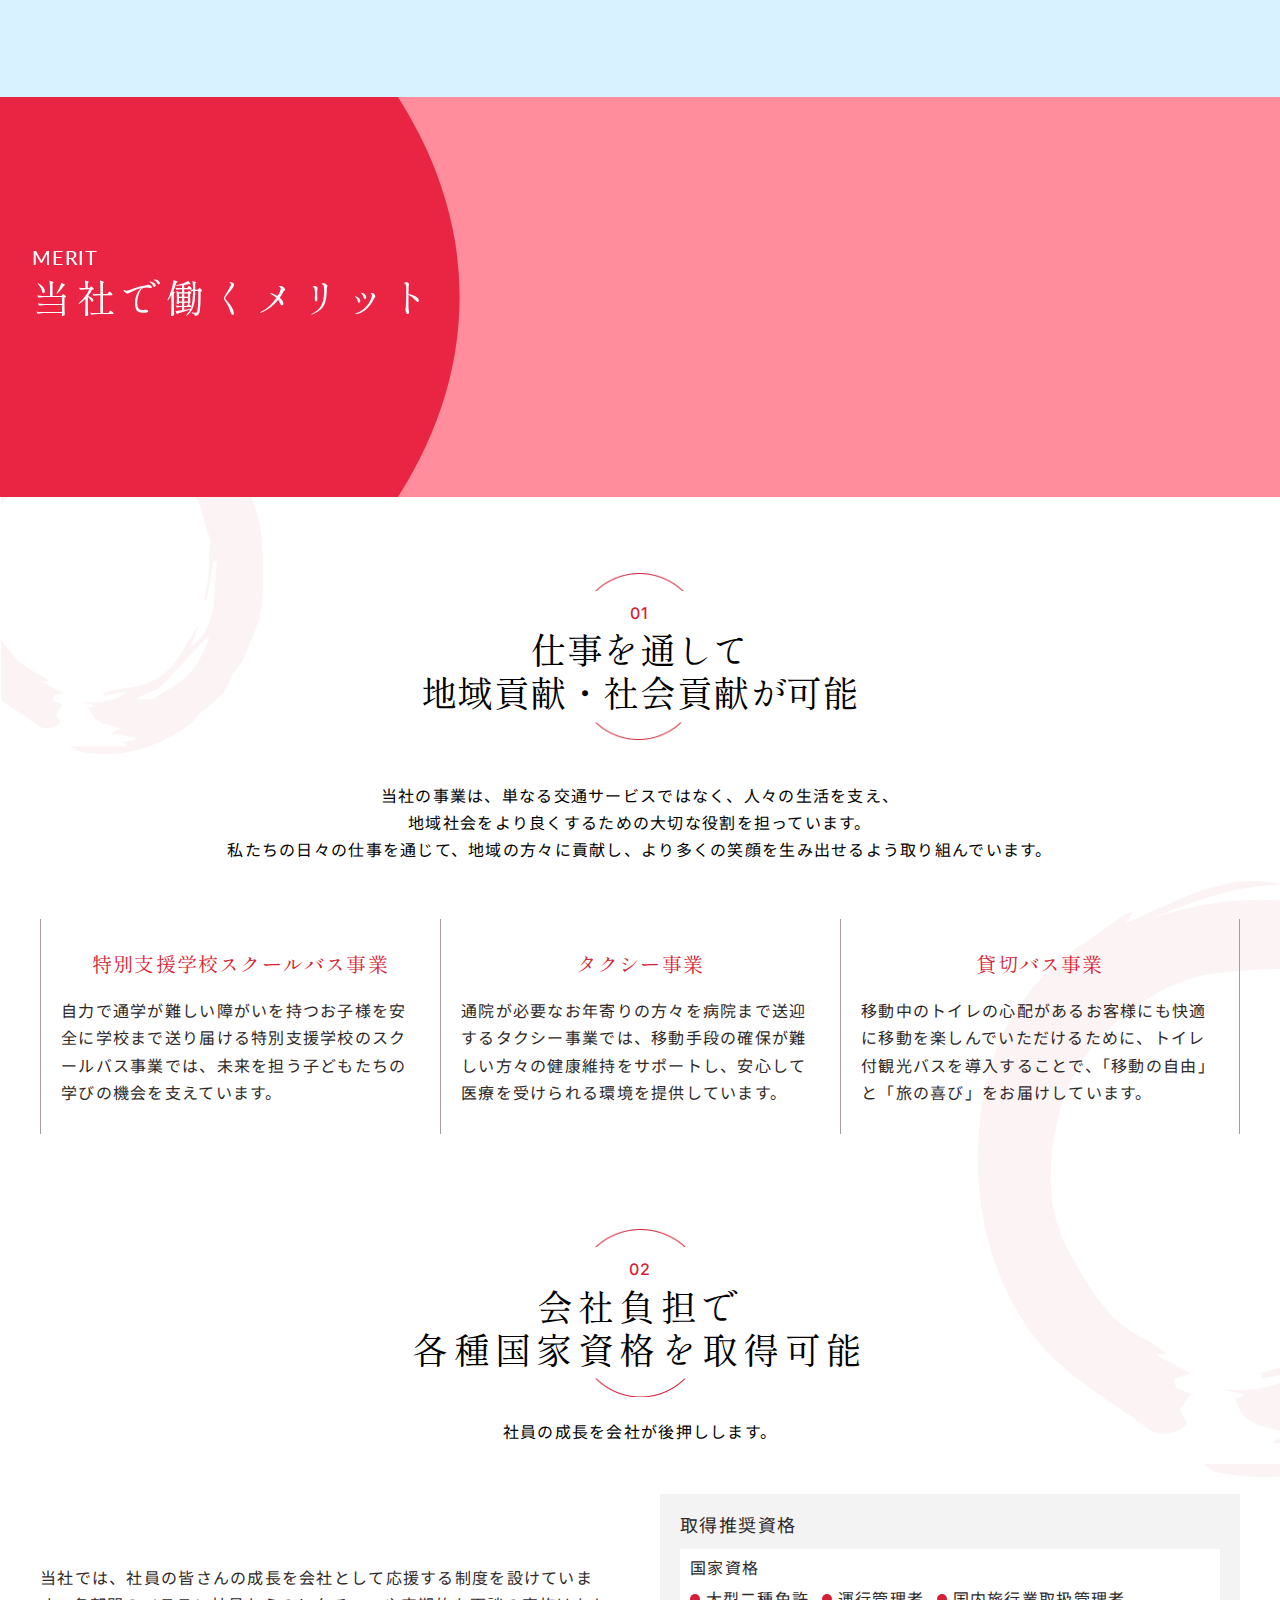
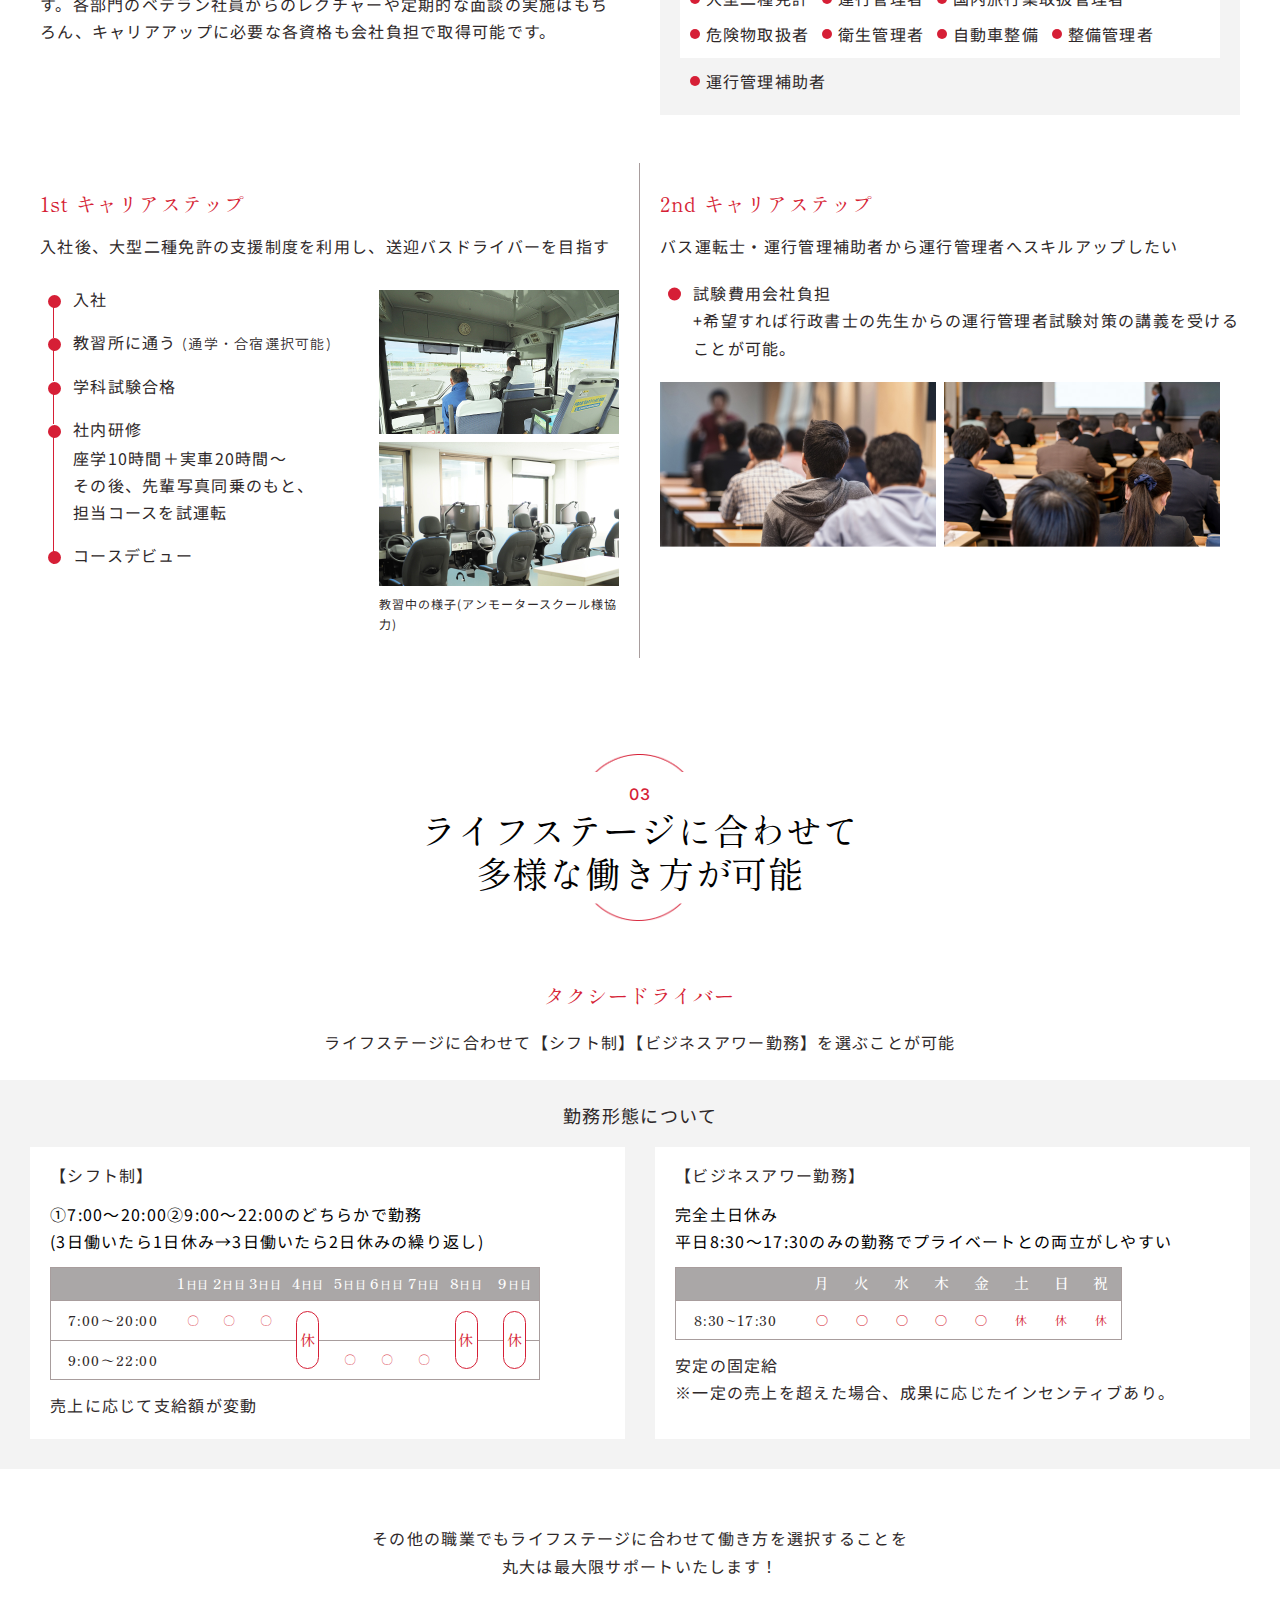
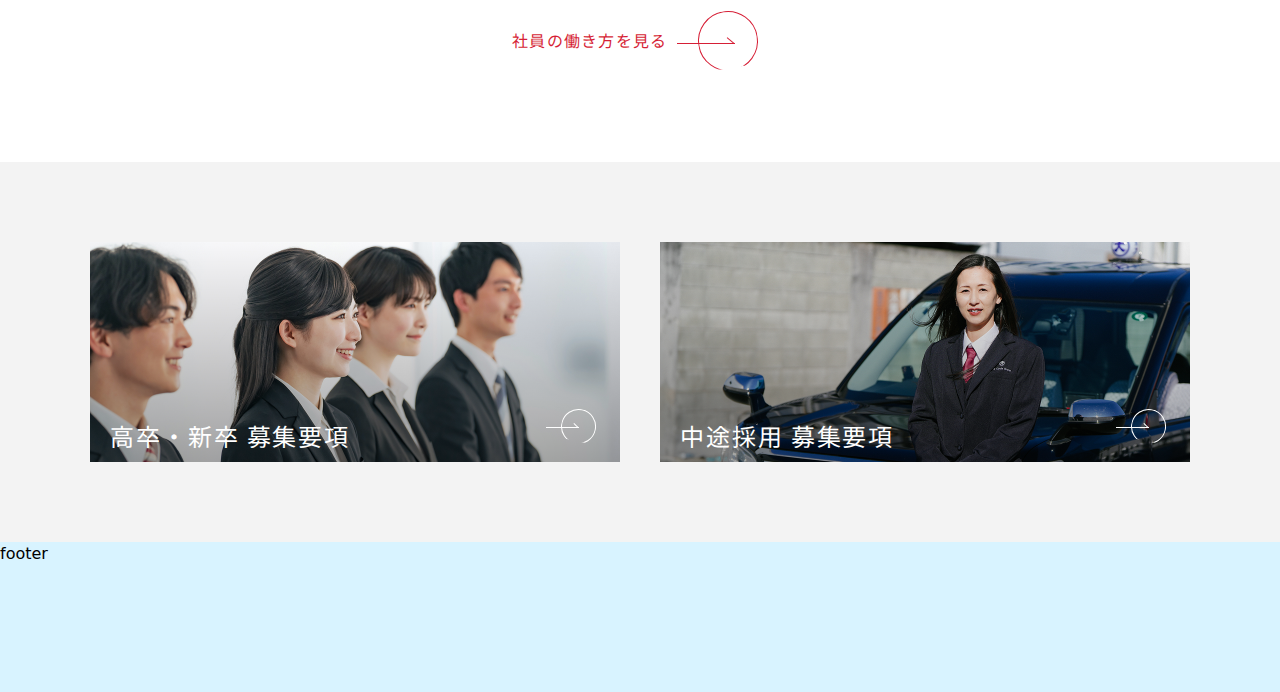
==== commit 73d151f6: "タクシーページ完成のコミットおよび、コーポレートのcssファイル削除、各ページの修正のコミット" ====
--- a/benefits-of-working.html
+++ b/benefits-of-working.html
@@ -153,7 +153,7 @@
                             <img src="/ui/img/recruit/benefits-of-working/benefits-02__image-01.jpg" alt="教習中のドライバー" class="object-cover w-full h-full">
                           </figure>
                           <figure class="benefits-02__image w-full h-full">
-                            <img src="/ui/img/recruit/benefits-of-working/benefits-02__image-02.jpg" alt="教習中の様子" class="object-cover w-full h-full">
+                            <img src="/ui/img/recruit/benefits-of-working/benefits-02__image-02.jpg" alt="教習中の様子" class="object-cover w-full h-full" >
                             <figcaption class="benefits-02__image-caption text-xs text-[#2E2829] font-normal tracking-[0.08em] mt-2">教習中の様子(アンモータースクール様協力)</figcaption>
                         </figure>
                       </div>
@@ -189,6 +189,7 @@
                 <div class="section-title relative inline-block text-center ">
                   <p class="section-title__en-title text-base uppercase tracking-[0.08em] font-medium text-[#D61F36] relative z-10">03</p>
                   <h2 class="section-title__jp-title mt-1 text-2xl md:text-4xl font-normal tracking-[0.015em] text-[#000000] relative z-10">ライフステージに合わせて<br>多様な働き方が可能</h2>
+                </div>
               </div>
             </div>
 
@@ -202,6 +203,7 @@
                 <div class="benefits-03__shift-box bg-[#FFFFFF] text-left pt-[15px] px-[10px] md:px-5 pb-5 ">
                   <h5 class="benefits-03__box-title text-base text-[#2E2829] font-normal tracking-[0.08em]">【シフト制】</h5>
                   <p class="benefits-03__box-text text-base font-normal tracking-[0.08em]">①7:00～20:00②9:00～22:00のどちらかで勤務<br>(3日働いたら1日休み→3日働いたら2日休みの繰り返し)</p>
+                  <div class="benefits-03__timetable-wrapper">
                   <div class="benefits-03__table-container ">
                     <table class="benefits-03__time-table time-table">
                         <tbody>
@@ -248,15 +250,15 @@
                             </tr>
                         </tbody>
                     </table>
+                  </div>
                     <p class="time-table__notice text-base text-[#2E2829] font-normal tracking-[0.08em] mt-3">売上に応じて支給額が変動</p>
                 </div>
-                
               </div>
               <!-- 勤務形態右側 -->
                 <div class="benefits-03__hour-box bg-[#FFFFFF] text-left pt-[15px] px-[10px] md:px-5 pb-5">
                   <h5 class="benefits-03__box-title text-base text-[#2E2829] font-normal tracking-[0.08em]">【ビジネスアワー勤務】</h5>
                   <p class="benefits-03__box-text text-base font-normal tracking-[0.08em]">完全土日休み<br>平日8:30～17:30のみの勤務でプライベートとの両立がしやすい</p>
-                  <div class="">
+                  <div class="benefits-03__timetable-wrapper">
                     <div class="benefits-03__business-container">
                       <table class="benefits-03__time-table business-table">
                           <tbody>
@@ -286,12 +288,8 @@
                       </table>
                   </div>
                   <p class="time-table__notice text-base text-[#2E2829] font-normal tracking-[0.08em] mt-3 max-w-[600px]">安定の固定給<br>※一定の売上を超えた場合、成果に応じたインセンティブあり。</p>
-
                 </div>
-                  
-                
-              </div>
-            </div>
+              </div>
           </div>
         </div>
       </section>
--- a/css/styles.css
+++ b/css/styles.css
@@ -64,7 +64,7 @@
 @media screen and (min-width: 767px) {
   .mv {
     background-position: center right;
-    height: 400px;
+    height: 25rem;
     min-height: unset;
     margin-top: 97px;
   }
@@ -87,7 +87,7 @@
 }
 @media (min-width: 767px) {
   .mv-title--jp {
-    font-size: clamp(28px, 2vw + 16px, 44px);
+    font-size: clamp(1.375rem, -0.179rem + 3.254vi, 2.75rem)
   }
 }
 
@@ -101,20 +101,27 @@
   max-width: 1100px;
   height: auto;
   min-height: 307px;
-  background-color: red;
+  background-color: #d61f36;
   clip-path: ellipse(47% 60% at center top);
 }
 
-@media (min-width: 767px) {
+@media (min-width: 768px) {
   /* PCのとき */
   .mv__red-bg {
     position: absolute;
     top: 0;
-    left: 0;
-    width: 100%;
+    left: calc(50% - min(50vw, 76.5rem));
+    width: 76.4vw;
     height: 100%;
     background-color: #d61f36;
+    max-width: 3000px;
     clip-path: ellipse(97% 141% at left center);
+  }
+}
+
+@media (min-width: 1600px) {
+  .mv__red-bg {
+    width: 90vw;
   }
 }
 
@@ -221,7 +228,8 @@
 @media (min-width: 767px) {
   .recruit__btn-arrow {
     width: 32.17px;
-    left: -13px;
+    left: -15px;
+    top: 42%;
   }
 }
 
@@ -244,7 +252,7 @@
   aspect-ratio: 375/548;
   background-repeat: no-repeat;
   margin-top: 71px;
-  position: relative; 
+  position: relative;
 }
 @media screen and (min-width: 767px) {
   .staff-details {
@@ -375,19 +383,24 @@
 @media screen and (min-width: 767px) {
 }
 
-/* タイムスケジュール（SP） */
-/* 疑似要素 線 */
-.sp-schedule__item::before {
+.sp-schedule__item {
+  display: flex;
+  flex-direction: column;
+  position: relative;
+  padding-left: 25px;
+}
+
+.sp-schedule__item:not(:last-child)::before {
   content: "";
   position: absolute;
-  left: 5px;
+  left: 6px;
   top: 20px;
+  height: calc(100% + 10px);
   width: 1px;
-  height: 108%;
   background: #d61f36;
 }
 
-/* 疑似要素 丸 */
+/* 丸のデザイン */
 .sp-schedule__item::after {
   content: "";
   position: absolute;
@@ -446,16 +459,18 @@
     top: 9px;
   }
 
-  .history__list.schedule-pc > div:not(:last-child) .pc-schedule__description::before {
+  .history__list.schedule-pc
+    > div:not(:last-child)
+    .pc-schedule__description::before {
     content: "";
     position: absolute;
     left: 2px;
-    top:12px;
+    top: 12px;
     width: 1px;
     height: 100%;
     background: #d61f36;
   }
-  
+
   .pc-schedule__description::after {
     left: -3px;
     width: 13px;
@@ -543,7 +558,7 @@
 }
 @media screen and (min-width: 767px) {
   .layout-benefit-of-working {
-    background-image: url(../ui/img/recruit/benefits-of-working/benefit-of-working-mv-pc.jpg);
+    background-image: url(../ui/img/recruit/benefits-of-working/benefit-of-working-mv-pc.png);
   }
 }
 
@@ -911,6 +926,10 @@
   overflow-x: auto;
 }
 
+.benefits-03__timetable-wrapper {
+  overflow-x: auto;
+}
+
 .business-table {
   width: 100%;
   border-collapse: collapse;
@@ -975,7 +994,6 @@
   white-space: nowrap;
   color: #2e2829;
   padding: 7.1px 0 7.1px 12.1px;
-
 }
 @media screen and (min-width: 767px) {
   .business-table .business-table__detail {
@@ -997,14 +1015,12 @@
 
 /*カードの高さ調整*/
 .benefits-03__shift-box,
-.benefits-03__hour-box{
+.benefits-03__hour-box {
   display: grid;
   grid-row: span 3;
   grid-template-rows: subgrid;
   gap: 12px;
 }
-
-
 
 /*ボタン*/
 .button__text {
@@ -1099,7 +1115,8 @@
 }
 
 .layout-benefits-01::before {
-  background: url(../ui/img/recruit/benefits-of-working/benefit-of-working-bg2.png) no-repeat;
+  background: url(../ui/img/recruit/benefits-of-working/benefit-of-working-bg2.png)
+    no-repeat;
   background-size: contain;
   content: "";
   width: 140px;
@@ -1124,7 +1141,8 @@
 }
 
 .layout-benefits-02::before {
-  background: url(../ui/img/recruit/benefits-of-working/benefit-of-working-bg1.png) no-repeat;
+  background: url(../ui/img/recruit/benefits-of-working/benefit-of-working-bg1.png)
+    no-repeat;
   background-size: contain;
   content: "";
   width: 274px;
@@ -1225,11 +1243,11 @@
 }
 @media screen and (min-width: 767px) {
   .connector {
-    height: 97px;
-  }
-}
-
-.connector::before{
+    height: 102px;
+  }
+}
+
+.connector::before {
   position: absolute;
   content: "";
   width: 1px;
@@ -1237,10 +1255,10 @@
   top: 51%;
   right: 15.5%;
   bottom: 0;
-  background-color: #d61f36; 
-}
-
-.connector::after{
+  background-color: #d61f36;
+}
+
+.connector::after {
   position: absolute;
   content: "";
   width: 1px;
@@ -1248,9 +1266,8 @@
   top: 51%;
   left: 15.5%;
   bottom: 0;
-  background-color: #d61f36; 
-}
-
+  background-color: #d61f36;
+}
 
 /* 縦線 */
 .vertical-line {
@@ -1271,24 +1288,24 @@
 }
 
 /* 親と子をつなぐ縦線 + 横線 */
-.child-company-wrap{
+.child-company-wrap {
   max-width: 355px;
   width: 100%;
   margin-left: auto;
   margin-right: auto;
-  }
-  @media screen and (min-width: 767px) {
-    .child-company-wrap{
-      max-width: 805px;
-    }
-  }
+}
+@media screen and (min-width: 767px) {
+  .child-company-wrap {
+    max-width: 805px;
+  }
+}
 
 .child-company {
   padding: 4.85px 6.62px 7.73px;
   display: grid;
-  grid-template-rows: subgrid; 
-  grid-row: span 2; 
-  align-items: end; 
+  grid-template-rows: subgrid;
+  grid-row: span 2;
+  align-items: end;
   flex: 0 1 100%;
 }
 @media screen and (min-width: 767px) {
@@ -1307,8 +1324,8 @@
   font-family: "Noto Sans JP", sans-serif;
   line-height: 1.7;
   padding: 0.88px 8.82px;
-  margin: 0 auto; 
-  text-align: center; 
+  margin: 0 auto;
+  text-align: center;
 }
 
 .organization__text {
@@ -1324,10 +1341,9 @@
 /* 大切にしている5つの行動指針  */
 .behavior__image {
   width: calc(100% - -20px);
-
-}
-@media screen and (min-width: 767px) {
-  .behavior__image  {
+}
+@media screen and (min-width: 767px) {
+  .behavior__image {
     width: 51%;
   }
 }
@@ -1336,7 +1352,7 @@
   aspect-ratio: 360/360;
 }
 @media screen and (min-width: 767px) {
-  .behavior__image img  {
+  .behavior__image img {
     aspect-ratio: 700/700;
   }
 }
@@ -1346,7 +1362,7 @@
   line-height: 1.5;
 }
 
-.behavior__numbered-title span{
+.behavior__numbered-title span {
   font-family: "Inter", sans-serif;
   line-height: 1;
 }
@@ -1355,76 +1371,95 @@
   font-family: "Noto Sans JP", sans-serif;
   line-height: 1.7;
 
-  padding-left:2.5em;
+  padding-left: 2.5em;
 }
 @media screen and (min-width: 767px) {
   .behavior__text {
-    padding-left:3.5em;
+    padding-left: 3.5em;
   }
 }
 
 /***********************
 コーポレート
 **********************/
-.section-heading__en-top{
+.section-heading__en-top {
   font-family: "Instrument Serif", serif;
   line-height: 1.2;
 }
 
 .section-heading__bottom,
-.section-heading__jp{
+.section-heading__jp {
   font-family: "Shippori Mincho", serif;
   line-height: 1.2;
+}
+
+.section-heading__jp {
+  word-break: keep-all;
+  overflow-wrap: break-word;
+}
+
+.section-heading__contact-jp {
+  font-family: "Shippori Mincho", serif;
+  line-height: 1.5;
 }
 
 /***********************
 プライバシーポリシー
 **********************/
-
-.privacy-policy__item p{
-  font-family: "Noto Sans JP", sans-serif;
-  line-height: 1.7;
-}
-
-.privacy-policy__sub-heading{
+.layout-privacy-policy {
+  padding-top: 57px;
+  padding-bottom: 57px;
+}
+@media screen and (min-width: 767px) {
+  .layout-privacy-policy {
+    padding-top: 92px;
+    padding-bottom: 92px;
+  }
+}
+
+.privacy-policy__item p {
+  font-family: "Noto Sans JP", sans-serif;
+  line-height: 1.7;
+}
+
+.privacy-policy__sub-heading {
   font-family: "Noto Sans JP", sans-serif;
   line-height: 1.7;
 }
 
 .privacy-policy__list-item,
-.privacy-policy__box-item{
-  font-family: "Noto Sans JP", sans-serif;
-  line-height: 1.7;
-}
-
-.privacy-policy__list-item{
+.privacy-policy__box-item {
+  font-family: "Noto Sans JP", sans-serif;
+  line-height: 1.7;
+}
+
+.privacy-policy__list-item {
   text-indent: -1.5em;
-  padding-left:1.5em;
-}
-
-.privacy-policy__small-heading{
-  font-family: "Noto Sans JP", sans-serif;
-  line-height: 1.7;
-}
-
+  padding-left: 1.5em;
+}
+
+.privacy-policy__small-heading {
+  font-family: "Noto Sans JP", sans-serif;
+  line-height: 1.7;
+}
 
 /***********************
 コーポレートのMV共通
 **********************/
 
-.cooperate-mv{
+.cooperate-mv {
   display: grid;
-  grid-template-columns: 1fr; 
+  grid-template-columns: 1fr;
   grid-template-rows: 46.875% 53.125%;
   width: 100%;
-  height: 320px; 
+  height: 320px;
   margin-top: 71px;
 }
 @media screen and (min-width: 767px) {
   .cooperate-mv {
     grid-template-columns: 62.5% 37.5%;
     grid-template-rows: 1fr; /* PC時は高さを均等に */
-    height: 300px; 
+    height: 300px;
     margin-top: 97px;
   }
 }
@@ -1442,69 +1477,43 @@
 /***********************
 スクールバス
 **********************/
-.layout-school-bus{
-  /* overflow-x: clip; */
-}
 
 .school-bus__mv-message {
   font-family: "Noto Sans JP", sans-serif;
   line-height: 1.7;
-  margin-inline:auto;
-
-}
-
-.school-bus-message{
-  margin-inline:auto;
-  overflow-x:clip;
-}
-
-.school-bus-message::after{
-  position: absolute;
-  content: "";
-  background: url(../ui/img/cooperate/school-bus/school-bus-icon-sp.png) no-repeat;
-  background-size: contain;
-  width: 152.25px;
-  height: 245.98px;
-  right: 0;
-  top: 0;
-  z-index: 20;
-}
-@media screen and (min-width: 767px) {
-  .school-bus-message::after{
-  background: url(../ui/img/cooperate/school-bus/school-bus-icon-pc.png) no-repeat;
-  width: 363px;
-  height: 393px;
-  background-size: contain;
-  right: -2%;
-  top:-12%;
-  z-index: 20;
-  }
-}
-
-.school-bus-details__text{
-  font-family: "Noto Sans JP", sans-serif;
-  line-height:1.7;
-}
-
-.school-bus-details__image img{
+  margin-inline: auto;
+}
+
+.school-bus-message {
+  margin-inline: auto;
+  overflow-x: clip;
+}
+
+.school-bus-details__text {
+  font-family: "Noto Sans JP", sans-serif;
+  line-height: 1.7;
+}
+
+.school-bus-details__image img {
   aspect-ratio: 335/209.08;
 }
 @media screen and (min-width: 767px) {
-  .school-bus-details__image img{
+  .school-bus-details__image img {
     aspect-ratio: 431/269;
   }
 }
 
-.section-heading__jp-only{
+.section-heading__jp-only {
   font-family: "Shippori Mincho", serif;
   line-height: 1.2;
 }
 
-.school-bus-details__image-map img{
+.school-bus-details__image-map img {
   aspect-ratio: 335/245.04;
-}
-@media screen and (min-width: 767px) {
-  .school-bus-details__image-map img{
+  border-radius: 5px;
+}
+@media screen and (min-width: 767px) {
+  .school-bus-details__image-map img {
     aspect-ratio: 499/365;
   }
 }
@@ -1520,24 +1529,24 @@
   animation: marquee-left 8s linear infinite;
 }
 
-.circle-logo{
+.circle-logo {
   display: inline-flex;
   width: 60px;
-  margin: 0 0.3em; 
-}
-@media screen and (min-width: 767px) {
-  .circle-logo{
+  margin: 0 0.3em;
+}
+@media screen and (min-width: 767px) {
+  .circle-logo {
     width: 120px;
   }
 }
 
-.circle-logo img{
+.circle-logo img {
   aspect-ratio: 60/64.5;
   width: 100%;
   object-fit: cover;
 }
 @media screen and (min-width: 767px) {
-  .circle-logo img{
+  .circle-logo img {
     aspect-ratio: 120/129;
   }
 }
@@ -1549,93 +1558,1963 @@
   }
 }
 
-.reasons__text{
-  font-family: "Noto Sans JP", sans-serif;
-  line-height:1.7;
-}
-
-@media screen and (min-width: 767px) {
-  .layout-reasons::before{
+.reasons__text {
+  font-family: "Noto Sans JP", sans-serif;
+  line-height: 1.7;
+}
+
+@media screen and (min-width: 767px) {
+  .reasons__flex-right-img {
+    width: 180px;
+    height: auto;
+    margin-top: -29px;
+  }
+}
+@media screen and (min-width: 1025px) {
+  .reasons__flex-right-img {
+    width: 180px;
+    height: auto;
+    margin-top: -86px;
+  }
+}
+
+@media screen and (min-width: 767px) {
+  .reasons__flex-left-img {
+    width: 200px;
+    height: auto;
+    margin-top: 44px;
+  }
+}
+
+@media screen and (min-width: 767px) {
+  .reasons__flex-right-img img {
+    aspect-ratio: 180/220;
+    border-radius: 5px;
+  }
+}
+
+@media screen and (min-width: 767px) {
+  .reasons__flex-left-img img {
+    aspect-ratio: 200/240;
+  }
+}
+
+.efforts__box-title,
+.efforts__box-text {
+  font-family: "Noto Sans JP", sans-serif;
+  line-height: 1.7;
+}
+
+.efforts__text-bottom {
+  font-family: "Noto Sans JP", sans-serif;
+  line-height: 1.7;
+}
+
+.efforts__left-box img,
+.efforts__right-box img {
+  aspect-ratio: 335/201;
+}
+@media screen and (min-width: 767px) {
+  .efforts__left-box img,
+  .efforts__right-box img {
+    aspect-ratio: 400/240;
+  }
+}
+
+.reasons__sp-image img {
+  aspect-ratio: 335/195.42;
+}
+
+@media screen and (min-width: 767px) {
+  .layout-efforts::after {
     position: absolute;
     content: "";
-    background: url(../ui/img/cooperate/school-bus/school-bus-bus-img02.jpg) no-repeat;
-    background-size: contain;
-    width: 12.5%;
-    height:220px;
-    right:4.2%;
-    border-radius: 5px;
-    top: 19%;
-    z-index: 20;
-  }
-}
-
-@media screen and (min-width: 767px) {
-.layout-reasons::after{
-  position: absolute;
-  content: "";
-  background: url(../ui/img/cooperate/school-bus/school-bus-with-wheelchair.jpg) no-repeat;
-  background-size: contain;
-  width:14%;
-  height:240px;
-  left:4.2%;
-  border-radius: 5px;
-  top: 28%;
-  z-index: 20;
-}
-}
-.efforts__box-title,
-.efforts__box-text{
-  font-family: "Noto Sans JP", sans-serif;
-  line-height:1.7;
-}
-
-.efforts__left-box img,
-.efforts__right-box img{
-  aspect-ratio:335/201 ;
-}
-@media screen and (min-width: 767px) {
-.efforts__left-box img,
-.efforts__right-box img{
-  aspect-ratio:400/240;
-}
-}
-
-.reasons__sp-image img{
-  aspect-ratio:335/195.42;
-}
-
-@media screen and (min-width: 767px) {
-  .layout-efforts::after{
-    position: absolute;
-    content: "";
-    background: url(../ui/img/cooperate/school-bus/school-bus-bus-img01.jpg) no-repeat;
+    background: url(../ui/img/cooperate/school-bus/school-bus-bus-img01.jpg)
+      no-repeat;
     background-size: contain;
     background-position: center left;
     aspect-ratio: 12 / 7;
     width: 16.5vw;
     height: 140px;
-    right:0;
+    right: 0;
     border-radius: 5px;
     top: -23%;
     z-index: 20;
-  }  
-}
-
-
-@media screen and (min-width: 767px) {
-  .layout-efforts::after{
+  }
+}
+
+@media screen and (min-width: 767px) {
+  .layout-efforts::after {
     position: absolute;
     content: "";
-    background: url(../ui/img/cooperate/school-bus/school-bus-bus-img01.jpg) no-repeat;
+    background: url(../ui/img/cooperate/school-bus/school-bus-bus-img01.jpg)
+      no-repeat;
     background-size: contain;
     background-position: center left;
     aspect-ratio: 12 / 7;
     width: 16.5vw;
     height: 140px;
-    right:0;
+    right: 0;
     border-radius: 5px;
     top: -23%;
     z-index: 20;
-  }  
-}
-
+  }
+}
+
+/*********************************
+会社概要ページ（コーポレートページ）
+********************************/
+.cooperate-title__en {
+  font-family: "Instrument Serif", serif;
+  line-height: 1.2;
+}
+
+.cooperate-title__jp {
+  font-family: "Shippori Mincho", serif;
+  line-height: 1.2;
+}
+
+.cooperate-fv__wrap {
+  min-height: 300px;
+  /* background-image: url(../ui/img/cooperate/cooperate-company/cooperate-company-mv-sp.jpg); */
+  background-size: cover;
+  background-position: center;
+  margin-top: 71px;
+}
+
+@media screen and (min-width: 767px) {
+  .cooperate-fv__wrap {
+    min-height: 380px;
+    /* background-image: url(../ui/img/cooperate/cooperate-company/cooperate-company-mv-pc.jpg); */
+    margin-top: 97px;
+  }
+}
+
+.cooperate-fv__wrap--reason {
+  background-image: url(../ui/img/cooperate/private-bus/private-bus-mv-sp.png);
+}
+@media screen and (min-width: 767px) {
+  .cooperate-fv__wrap--reason {
+    min-height: 380px;
+    background-image: url(../ui/img/cooperate/private-bus/private-bus-mv-pc.jpg);
+    margin-top: 97px;
+  }
+}
+
+.cooperate-fv__wrap--taxi {
+  background-image: url(../ui/img/cooperate/cooperate-taxi/cooperate-taxi-mv-sp.jpg);
+}
+@media screen and (min-width: 767px) {
+  .cooperate-fv__wrap--taxi {
+    min-height: 389px;
+    background-image: url(../ui/img/cooperate/cooperate-taxi/cooperate-taxi-mv-pc.jpg);
+    margin-top: 87px;
+  }
+}
+
+.cooperate-fv__wrap--company {
+  background-image: url(../ui/img/cooperate/cooperate-company/cooperate-company-mv-sp.jpg);
+}
+@media screen and (min-width: 767px) {
+  .cooperate-fv__wrap--company {
+    min-height: 380px;
+    background-image: url(../ui/img/cooperate/cooperate-company/cooperate-company-mv-pc.jpg);
+    margin-top: 97px;
+  }
+}
+
+.cooperate-fv__wrap--school-bus {
+  background-image: url(../ui/img/cooperate/school-bus/school-bus-mv-sp.png);
+}
+@media screen and (min-width: 767px) {
+  .cooperate-fv__wrap--school-bus {
+    min-height: 380px;
+    background-image: url(../ui/img/cooperate/school-bus/school-bus-mv-pc.jpg);
+    margin-top: 97px;
+  }
+}
+
+.cooperate-company__sub-title {
+  font-family: "Shippori Mincho", serif;
+  line-height: 1.7;
+}
+
+.cooperate-company__sub-text {
+  font-family: "Noto Sans JP", sans-serif;
+  line-height: 2.4;
+}
+
+.cooperate-company__message-wrap {
+  border-top-right-radius: 2000px 422px;
+  border-top-left-radius: 2000px 422px;
+  margin-left: -200px;
+  margin-right: -200px;
+}
+
+.cooperate-company__message-wrap--taxi {
+  margin-left: -112px;
+  margin-right: -112px;
+}
+
+/*Historyセクション*/
+.cooperate-history__top-text {
+  font-family: "Noto Sans JP", sans-serif;
+  line-height: 1.7;
+}
+
+.cooperate-history__image img {
+  aspect-ratio: 335/245.22;
+}
+@media screen and (min-width: 767px) {
+  .cooperate-history__image img {
+    aspect-ratio: 400/292.8;
+  }
+}
+
+.cooperate-history__image-figcaption {
+  font-family: "Noto Sans JP", sans-serif;
+  line-height: 1.5;
+}
+
+.history__term {
+  font-family: "Inter", sans-serif;
+  line-height: 1;
+  width: 9%;
+}
+
+.history__description {
+  padding-bottom: 29px;
+  padding-left: 49px;
+  position: relative;
+}
+@media screen and (min-width: 767px) {
+  .history__description {
+    padding-left: 29px;
+    padding-bottom: 30px;
+  }
+}
+
+.history__description::before,
+.history__description::after {
+  content: "";
+  position: absolute;
+  top: 9px;
+}
+
+.sr-only {
+  position: absolute;
+  width: 1px;
+  height: 1px;
+  padding: 0;
+  margin: -1px;
+  overflow: hidden;
+  clip: rect(0, 0, 0, 0);
+  white-space: nowrap;
+  border: 0;
+}
+
+.history__list.schedule-pc
+  > div:not(:last-child)
+  .history__description::before {
+  content: "";
+  position: absolute;
+  left: 22px;
+  top: 12px;
+  width: 1px;
+  height: 100%;
+  background: #d61f36;
+}
+@media screen and (min-width: 767px) {
+  .history__list.schedule-pc
+    > div:not(:last-child)
+    .history__description::before {
+    left: 2px;
+  }
+}
+
+.history__description::after {
+  left: 15px;
+  width: 13px;
+  height: 13px;
+  border-radius: 50%;
+  background: #d61f36;
+}
+@media screen and (min-width: 767px) {
+  .history__description::after {
+    left: -3px;
+  }
+}
+
+.history__title {
+  font-family: "Noto Sans JP", sans-serif;
+  line-height: 1.7;
+}
+
+.history__text {
+  font-family: "Noto Sans JP", sans-serif;
+  line-height: 1.7;
+}
+
+/*ビッグサークルグループ会社概要*/
+.company-details__table-title {
+  font-family: "Noto Sans JP", sans-serif;
+  line-height: 1.7;
+  padding-bottom: 21px;
+  text-align: center;
+  border-bottom: 1px solid #959595;
+}
+
+.company-info__table {
+  width: 100%;
+  border-collapse: collapse;
+}
+
+.company-info__table th {
+  padding: 20px;
+  text-align: left;
+}
+
+.company-info__table td {
+  padding: 20px 20px 20px 0;
+  font-family: "Noto Sans JP", sans-serif;
+  line-height: 1.7;
+}
+
+.company-info__table th {
+  width: 35.8%;
+  font-family: "Noto Sans JP", sans-serif;
+  line-height: 1.7;
+}
+@media screen and (min-width: 767px) {
+  .company-info__table th {
+    width: 24%;
+  }
+}
+
+.company-info__table tr {
+  border-bottom: 1px solid #959595;
+}
+
+.company-details__container {
+  grid-template-columns: 1fr;
+}
+@media screen and (min-width: 767px) {
+  .company-details__container {
+    grid-template-columns: repeat(auto-fit, minmax(420px, 1fr));
+  }
+}
+
+/* 営業所一覧 */
+.office__items {
+  grid-template-columns: 1fr;
+  gap: 40px;
+}
+@media screen and (min-width: 767px) {
+  .office__items {
+    display: grid;
+    grid-template-columns: repeat(auto-fit, minmax(300px, 1fr));
+    gap: 40px;
+    grid-template-rows: auto;
+  }
+}
+@media screen and (min-width: 767px) {
+  .office__item:last-child {
+    place-self: center;
+  }
+}
+
+.office__item:last-child {
+  max-width: 100%;
+  grid-column: 1 / -1;
+  place-self: center;
+  margin: 0 auto;
+}
+@media screen and (min-width: 767px) {
+  .office__item:last-child {
+    max-width: 300px;
+  }
+}
+
+.office__title {
+  font-family: "Noto Sans JP", sans-serif;
+  line-height: 1.7;
+  padding-bottom: 8px;
+  border-bottom: 1px solid #d61f36;
+}
+
+.office__detail-info {
+  font-family: "Noto Sans JP", sans-serif;
+  line-height: 1.7;
+}
+
+.office__map {
+  position: relative;
+  width: 100%;
+  padding-top: 54.25%;
+  height: 0;
+}
+
+/* iframe のレスポンシブ対応 */
+.office__map iframe {
+  width: 100%;
+  height: 100%;
+  position: absolute;
+  top: 0;
+  left: 0;
+}
+
+/*お問い合わせセクション*/
+.contact-area__text {
+  font-family: "Noto Sans JP", sans-serif;
+  line-height: 1.7;
+}
+
+.contact-area__title {
+  font-family: "Shippori Mincho", serif;
+  line-height: 1.2;
+}
+@media screen and (min-width: 767px) {
+  .contact-area__title {
+    line-height: 1.7;
+  }
+}
+
+.contact-area__business-hour {
+  font-family: "Noto Sans JP", sans-serif;
+  line-height: 1.7;
+}
+
+.layout-contact {
+  padding: 32px 10px 24px 10px;
+  text-align: center;
+  border-radius: 5px;
+  max-width: 500px;
+  margin-inline: auto;
+}
+@media screen and (min-width: 767px) {
+  .layout-contact {
+    padding: 49px 20px 56px 20px;
+    max-width: 500px;
+    max-width: unset;
+    margin-inline: unset;
+  }
+}
+
+/* フレックスコンテナ */
+.contact-section__container {
+  display: flex;
+  flex-direction: column;
+  align-items: center;
+  justify-content: center;
+  margin-top: 19px;
+}
+@media (min-width: 768px) {
+  .contact-section__container {
+    flex-direction: row;
+    border: none;
+    gap: 119px;
+    margin-top: 31px;
+  }
+}
+
+.contact-section__left-box,
+.contact-section__right-box {
+  text-align: center;
+}
+
+.contact-section__left-box {
+  border-bottom: 1px solid #959595;
+  padding: 20px 27px;
+}
+@media screen and (min-width: 767px) {
+  .contact-section__left-box {
+    border: none;
+  }
+}
+
+.contact-section__right-box {
+  padding: 20px 9px;
+}
+
+@media screen and (min-width: 767px) {
+  .contact-section__left-box::after {
+    position: absolute;
+    top: 0;
+    left: 116%;
+    content: "";
+    width: 1px;
+    height: 100%;
+    background-color: #959595;
+  }
+}
+
+.contact-section__label {
+  font-family: "Noto Sans JP", sans-serif;
+  line-height: 1.7;
+}
+@media screen and (min-width: 767px) {
+  .contact-section__label {
+    line-height: 1.5;
+  }
+}
+
+.contact-section__number {
+  font-family: "Shippori Mincho", serif;
+  line-height: 1.2;
+}
+
+.contact-section__location {
+  font-family: "Noto Sans JP", sans-serif;
+  line-height: 1.5;
+}
+
+/* レスポンシブ対応 */
+@media (min-width: 768px) {
+  .contact-section__container {
+    flex-direction: row;
+  }
+}
+
+/*コンタクトページお問い合わせボタン*/
+/* 全体のコンテナ */
+.contact-section__contact {
+  display: flex;
+  flex-direction: column;
+  align-items: center;
+  justify-content: space-between;
+  gap: 20px;
+  margin-top: 20px;
+}
+@media (min-width: 768px) {
+  .contact-section__contact {
+    flex-direction: row;
+    justify-content: left;
+  }
+}
+
+.bus-contact,
+.recruit-contact {
+  display: flex;
+  align-items: center;
+  justify-content: space-between;
+  background-color: #ffff;
+  width: 100%;
+  max-width: 500px;
+  border-radius: 5px;
+  padding: 20px;
+}
+@media (min-width: 768px) {
+  .bus-contact,
+  .recruit-contact {
+    max-width: 585px;
+    width: 100%;
+    padding: 49.5px 28px;
+  }
+}
+
+/* 矢印ボタン */
+.cooperate-contact__arrow-button {
+  display: flex;
+  align-items: center;
+  justify-content: center;
+  flex-shrink: 0;
+  width: 40px;
+  height: 40px;
+  border: 1px solid #d60000;
+  border-radius: 50%;
+  position: relative;
+  margin-top: 19px;
+}
+@media (min-width: 768px) {
+  .cooperate-contact__arrow-button {
+    width: 60px;
+    height: 60px;
+    margin-top: 17px;
+  }
+}
+
+/* 横線 */
+.cooperate-contact__arrow-button::before {
+  content: "";
+  position: absolute;
+  width: 15px;
+  height: 1px;
+  background-color: #d60000;
+  right: 13px;
+  top: 50%;
+  transform: translateY(-50%);
+}
+@media (min-width: 768px) {
+  .cooperate-contact__arrow-button::before {
+    width: 20px;
+    right: 18px;
+  }
+}
+
+/* 斜め線 */
+.cooperate-contact__arrow-button::after {
+  content: "";
+  position: absolute;
+  height: 1px;
+  width: 6px;
+  right: 13px;
+  background-color: #d60000;
+  top: 50%;
+  transform: translateY(-50%) rotate(45deg);
+  transform-origin: right center;
+}
+@media (min-width: 768px) {
+  .cooperate-contact__arrow-button::after {
+    width: 12px;
+    right: 18px;
+  }
+}
+
+.cooperate-contact__bus-contact,
+.cooperate-contact__recruit-contact {
+  position: relative;
+  transition: background-color 0.3s ease;
+  overflow: hidden; 
+  border-radius: 5px;
+}
+
+.cooperate-contact__bus-contact::before,
+.cooperate-contact__recruit-contact::before {
+  content: "";
+  position: absolute;
+  inset: 0;
+  background-size: cover;
+  background-position: center;
+  opacity: 0;
+  transition: opacity 0.5s ease;
+  z-index: 0;
+}
+
+.cooperate-contact__bus-contact::before{
+  background-image: url('../ui/img/cooperate/common/contact-hover-img-bus.jpg');
+  border-radius: 5px;
+}
+
+.cooperate-contact__recruit-contact::before{
+  background-image: url('../ui/img/cooperate/common/contact-hover-img-employee.jpg');
+  border-radius: 5px;
+}
+
+
+.cooperate-contact__bus-contact::after,
+.cooperate-contact__recruit-contact::after {
+  content: "";
+  position: absolute;
+  inset: 0;
+  background-color: rgba(84, 71, 71, 0.5);
+  opacity: 0;
+  transition: opacity 0.5s ease;
+  z-index: 1;
+}
+
+.cooperate-contact__bus-contact:hover::before,
+.cooperate-contact__recruit-contact:hover::before,
+.cooperate-contact__bus-contact:hover::after,
+.cooperate-contact__recruit-contact:hover::after {
+  opacity: 1;
+}
+
+
+.cooperate-contact__bus-contact:hover .section-heading__contact-jp,
+.cooperate-contact__recruit-contact:hover .section-heading__contact-jp,
+.cooperate-contact__bus-contact:hover .section-heading__en-top ,
+.cooperate-contact__recruit-contact:hover .section-heading__en-top,
+.cooperate-contact__recruit-contact:hover .cooperate-contact__arrow-button,
+.cooperate-contact__bus-contact:hover::before,
+.cooperate-contact__recruit-contact:hover::before {
+  color: white;
+  border-color: white;
+}
+
+.cooperate-contact__bus-contact > *,
+.cooperate-contact__recruit-contact > * {
+  position: relative;
+  z-index: 5;
+} 
+
+.cooperate-contact__bus-contact:hover .cooperate-contact__arrow-button,
+.cooperate-contact__recruit-contact:hover .cooperate-contact__arrow-button {
+  border-color: #ffffff;
+}
+
+.cooperate-contact__bus-contact:hover .cooperate-contact__arrow-button::before,
+.cooperate-contact__recruit-contact:hover .cooperate-contact__arrow-button::before {
+  background-color: #ffffff;
+}
+
+.cooperate-contact__bus-contact:hover .cooperate-contact__arrow-button::after,
+.cooperate-contact__recruit-contact:hover .cooperate-contact__arrow-button::after {
+  background-color: #ffffff;
+}
+
+/*********************************
+タクシーページ（コーポレートページ）
+********************************/
+/* メインコンテンツ */
+.main-section {
+  min-width: 0;
+}
+@media (min-width: 768px) {
+  .main-section {
+    width: 45.9%;
+  }
+}
+@media (min-width: 1201px) {
+  .main-section {
+    width: 76.9%;
+  }
+}
+
+.aside-section {
+  width: 100%;
+}
+
+@media (min-width: 768px) {
+  .aside-section {
+    width: 36%;
+  }
+}
+@media (min-width: 1201px) {
+  .aside-section {
+    width: 21%;
+  }
+}
+
+@media (min-width: 768px) {
+  .main-section__flex {
+    flex-direction: column;
+  }
+}
+@media (min-width: 1201px) {
+  .main-section__flex {
+    flex-direction: row;
+  }
+}
+
+@media (min-width: 768px) {
+  .section-heading--taxi {
+    width: 100%;
+  }
+}
+
+@media (min-width: 768px) {
+  .main-section__sales {
+    width: 100%;
+  }
+}
+@media (min-width: 1201px) {
+  .main-section__sales {
+    width: 48%;
+  }
+}
+
+@media (min-width: 768px) {
+  .main-section__dedicated-phone {
+    width: 100%;
+  }
+}
+@media (min-width: 1201px) {
+  .main-section__dedicated-phone {
+    width: 44.1%;
+  }
+}
+
+@media (min-width: 768px) {
+  .main-section__reservation-info {
+    width: 100%;
+  }
+}
+@media (min-width: 1201px) {
+  .main-section__reservation-info {
+    width: 48%;
+  }
+}
+
+.cooperate-taxi__wrapper {
+  padding-top: 200px;
+  background: yellow;
+  margin-top: -97px;
+  z-index: 100;
+  position: relative;
+  border-top-right-radius: 2000px 422px;
+  margin-left: -200px;
+  margin-right: -200px;
+  border-top-left-radius: 2000px 422px;
+}
+
+.page-index__index {
+  font-family: "Instrument Serif", serif;
+  line-height: 1.2;
+}
+
+.page-index__link {
+  font-family: "Shippori Mincho", serif;
+  line-height: 1.3;
+}
+
+.main-section__big-title,
+.main-section__small-title {
+  font-family: "Noto Sans JP", sans-serif;
+  line-height: 1.7;
+}
+
+.main-section__list-number,
+.main-section__phone-place {
+  font-family: "Noto Sans JP", sans-serif;
+  line-height: 1.7;
+}
+
+.main-section__map-text {
+  font-family: "Instrument Serif", serif;
+  line-height: 1.2;
+}
+
+.main-section__map-text {
+  margin-left: 2rem;
+}
+@media (min-width: 768px) {
+  .main-section__map-text {
+    margin-left: 0;
+  }
+}
+
+.main-section__dedicated-phone img {
+  aspect-ratio: 335/318.29;
+}
+@media (min-width: 768px) {
+  .main-section__dedicated-phone img {
+    aspect-ratio: 441/419;
+  }
+}
+
+.main-section__reservation-info {
+  border-radius: 5px;
+}
+
+.price-box__top-text {
+  font-family: "Noto Sans JP", sans-serif;
+  line-height: 1.7;
+  border-bottom: 1px solid #d61f36;
+}
+
+.label {
+  background-color: #d61f36;
+}
+
+.price-box__price {
+  font-family: "Shippori Mincho", serif;
+  line-height: 1.3;
+}
+
+.price-box__ticket {
+  font-family: "Shippori Mincho", serif;
+  line-height: 1.5;
+}
+
+.price-box__place-top {
+  font-family: "Noto Sans JP", sans-serif;
+  line-height: 1.7;
+  display: inline-block;
+  padding: 0 50px;
+}
+.price-box__place-bottom {
+  font-family: "Noto Sans JP", sans-serif;
+  line-height: 1.7;
+}
+
+.price-box__place-top::before,
+.price-box__place-top::after {
+  content: "";
+  position: absolute;
+  top: 50%;
+  display: inline-block;
+  width: 40px;
+  height: 1px;
+  background-color: #d61f36;
+}
+
+.price-box__place-top::before {
+  left: 0;
+}
+
+.price-box__place-top::after {
+  right: 0;
+}
+
+.reservation-info__top-title {
+  font-family: "Shippori Mincho", serif;
+  line-height: 1.2;
+}
+
+.reservation-info__middle-title {
+  font-family: "Shippori Mincho", serif;
+  line-height: 1.5;
+}
+
+.reservation-info__bottom {
+  font-family: "Shippori Mincho", serif;
+  line-height: 1.7;
+}
+
+.reservation-info__cta-text {
+  font-family: "Noto Sans JP", sans-serif;
+  line-height: 1.7;
+}
+
+.reservation-info__tel-link {
+  pointer-events: auto;
+  font-family: "Shippori Mincho", serif;
+  line-height: 1.2;
+}
+@media screen and (min-width: 768px) {
+  .reservation-info__tel-link {
+    pointer-events: none;
+  }
+}
+
+.reservation-info__representative {
+  font-family: "Noto Sans JP", sans-serif;
+  line-height: 1.5;
+}
+
+.coupon-ticket__image img {
+  aspect-ratio: 335/220;
+  object-fit: cover;
+  height: 100%;
+}
+@media screen and (min-width: 768px) {
+  .coupon-ticket__image img {
+    aspect-ratio: 480/322;
+  }
+}
+
+@media (min-width: 768px) {
+  .coupon-ticket__flex {
+    flex-direction: column;
+  }
+}
+@media (min-width: 1201px) {
+  .coupon-ticket__flex {
+    flex-direction: row;
+  }
+}
+
+.price-box {
+  width: 100%;
+}
+@media (min-width: 768px) {
+  .price-box {
+    width: 100%;
+  }
+}
+@media (min-width: 1201px) {
+  .price-box {
+    width: 52%;
+  }
+}
+
+@media (min-width: 768px) {
+  .coupon-ticket__image {
+    width: 100%;
+  }
+}
+@media (min-width: 1201px) {
+  .coupon-ticket__image {
+    width: 48%;
+  }
+}
+
+/*デジタルサイネージセクション*/
+.digital-signage__flex {
+  flex-direction: column-reverse;
+}
+@media screen and (min-width: 768px) {
+  .digital-signage__flex {
+    flex-direction: column-reverse;
+  }
+}
+@media screen and (min-width: 1201px) {
+  .digital-signage__flex {
+    flex-direction: row;
+  }
+}
+
+@media screen and (min-width: 768px) {
+  .digital-signage__contents {
+    width: 100%;
+  }
+}
+@media screen and (min-width: 1201px) {
+  .digital-signage__contents {
+    width: 50%;
+  }
+}
+
+@media screen and (min-width: 768px) {
+  .digital-signage__image {
+    width: 100%;
+  }
+}
+@media screen and (min-width: 1201px) {
+  .digital-signage__image {
+    width: 50%;
+  }
+}
+
+.digital-signage__text {
+  font-family: "Noto Sans JP", sans-serif;
+  line-height: 1.7;
+}
+
+.digital-signage__contents,
+.digital-signage__flex-bottom {
+  flex-direction: column;
+}
+@media screen and (min-width: 768px) {
+  .digital-signage__flex-bottom {
+    flex-direction: row;
+  }
+}
+
+.digital-signage__image-text {
+  font-family: "Noto Sans JP", sans-serif;
+  line-height: 1.7;
+}
+
+.digital-signage__image img {
+  aspect-ratio: 335/220;
+}
+@media screen and (min-width: 768px) {
+  .digital-signage__image img {
+    aspect-ratio: 220/135;
+  }
+}
+
+.digital-signage__image-left img {
+  aspect-ratio: 220/135;
+}
+
+/*タクシープライスセクション*/
+.taxi-price__text {
+  font-family: "Noto Sans JP", sans-serif;
+  line-height: 1.7;
+}
+
+.taxi-price__section-heading {
+  font-family: "Shippori Mincho", serif;
+  line-height: 1.2;
+}
+
+.taxi-price__title {
+  font-family: "Shippori Mincho", serif;
+  line-height: 1.5;
+}
+
+.taxi-price__table {
+  margin-top: 12px;
+}
+
+.taxi-price__reccomendation {
+  font-family: "Noto Sans JP", sans-serif;
+  line-height: 1.7;
+  margin-top: 10px;
+}
+
+.price-list {
+  width: 100%;
+  line-height: 1;
+  text-align: center;
+  border-collapse: collapse;
+}
+
+.price-list__head {
+  font-family: "Noto Sans JP", sans-serif;
+  line-height: 1.5;
+  padding: 10px;
+  /* width: 33.333%; */
+  border: 1px solid #959595;
+}
+
+.price-list__head span {
+  font-family: "Noto Sans JP", sans-serif;
+  line-height: 1.7;
+}
+
+.price-list__head-border {
+  border-bottom: none;
+  border-top: 4px solid #d61f36;
+  border-right: 4px solid #d61f36;
+  border-left: 4px solid #d61f36;
+}
+
+.price-list__date-border {
+  border-top: none;
+  border-bottom: 4px solid #d61f36 !important;
+  border-right: 4px solid #d61f36 !important;
+  border-left: 4px solid #d61f36 !important;
+}
+
+.price-list__data {
+  font-family: "Noto Sans JP", sans-serif;
+  line-height: 1.7;
+  padding: 16.5px 18px;
+  width: 33.333%;
+  border: 1px solid #959595;
+}
+
+.price-list__data span {
+  font-family: "Noto Sans JP", sans-serif;
+  line-height: 1.7;
+}
+
+.taxi-price__top,
+.taxi-price__bottom {
+  border-radius: 5px;
+}
+
+/*スマホ用料金表*/
+.price-card {
+  border: 1px solid #959595;
+}
+
+.price-card + .price-card {
+  margin-top: 20px;
+}
+
+.plan-title {
+  font-family: "Noto Sans JP", sans-serif;
+  line-height: 1.7;
+}
+@media screen and (min-width: 768px) {
+  .plan-title {
+    line-height: 1.5;
+  }
+}
+
+.plan-title span {
+  font-family: "Noto Sans JP", sans-serif;
+  line-height: 1.7;
+}
+
+.price,
+.price span {
+  font-family: "Noto Sans JP", sans-serif;
+  line-height: 1.7;
+}
+
+.recommend-label {
+  background: #d61f36;
+  color: white;
+  font-size: 14px;
+  font-weight: bold;
+  padding: 5px;
+  margin-bottom: 5px;
+  display: inline-block;
+}
+
+.recommend {
+  border: 3px solid #d61f36;
+}
+
+/**/
+.partner-section__title {
+  font-family: "Shippori Mincho", serif;
+  line-height: 1.5;
+}
+
+.swiper-button-prev::after,
+.swiper-button-next::after {
+  bottom: 0;
+  content: "";
+  height: 0;
+  margin: auto;
+  position: absolute;
+  top: 0;
+  width: 0;
+}
+
+.partner-slider .swiper-button-prev::after,
+.partner-slider .swiper-button-next::after {
+  content: "";
+}
+
+.partner-slider {
+  flex-grow: 1;
+  margin-right: calc(50% - 50vw);
+  position: relative;
+}
+
+.partner-slide {
+  width: 300px !important;
+}
+
+.partner-slider__swiper {
+  overflow: visible;
+}
+
+.partner-slide img {
+  aspect-ratio: 300/165;
+  height: auto;
+}
+/* PC時に打ち消し */
+@media screen and (min-width: 768px) {
+  .partner-slider {
+    margin-right: 0;
+  }
+
+  .partner-slider__swiper {
+    overflow: hidden;
+  }
+}
+
+/* キャプション */
+.slide-caption {
+  font-family: "Noto Sans JP", sans-serif;
+  line-height: 1.7;
+  text-align: center;
+}
+
+.partner-slider__swiper-navigation {
+  position: relative;
+  display: flex;
+  align-items: center;
+  justify-content: center;
+  gap: 20px;
+  width: 100%;
+  max-width: 92%;
+  height: 40px;
+  padding-left: 10px;
+}
+@media screen and (min-width: 768px) {
+  .partner-slider__swiper-navigation {
+    padding-left: 0;
+    margin-inline: auto;
+    margin-top: 23px;
+  }
+}
+
+.partner-slider__custom-prev,
+.partner-slider__custom-next {
+  width: 40px !important;
+  height: 40px !important;
+  background-size: contain !important;
+  background-repeat: no-repeat;
+  background-position: center;
+  border: none;
+  cursor: pointer;
+  display: flex;
+  align-items: center;
+  justify-content: center;
+  position: relative;
+}
+
+/* 左ボタン */
+.partner-slider__custom-prev {
+  background-image: url("../ui/img/cooperate/common/arrow-before.png");
+}
+
+/* 右ボタン */
+.partner-slider__custom-next {
+  background-image: url("../ui/img/cooperate/common/arrow-next.png");
+}
+
+.partner-slider__swiper-line {
+  flex-grow: 1; /* ボタンの間に自動で伸びる */
+  height: 1px;
+  background-color: #524c4c;
+}
+
+/* SP時は線を非表示 */
+@media screen and (max-width: 767px) {
+  .partner-slider__swiper-line {
+    display: none;
+  }
+}
+
+.page-index__link {
+  color: #2e2829;
+}
+
+.page-index__link.is-active {
+  color: #d61f36;
+  border-bottom: 1px solid #d61f36;
+  padding-bottom: 4px;
+}
+
+.cooperate-taxi__taxi-reservation img {
+  aspect-ratio: 335/180;
+}
+@media screen and (min-width: 768px) {
+  .cooperate-taxi__taxi-reservation img {
+    aspect-ratio: 445/300;
+  }
+}
+
+.taxi-call-section__top {
+  font-family: "Shippori Mincho", serif;
+  line-height: 1.7;
+}
+
+.taxi-call-section__small-text {
+  font-family: "Noto Sans JP", sans-serif;
+  line-height: 1.7;
+}
+
+.taxi-call-section__tell {
+  font-family: "Shippori Mincho", serif;
+  line-height: 1.2;
+}
+
+.taxi-call-section__business-hour {
+  font-family: "Noto Sans JP", sans-serif;
+  line-height: 1.7;
+}
+
+/********************
+よくあるご質問セクション
+*********************/
+.faq-list {
+  border-bottom: 1px solid #959595;
+}
+
+.faq-list__faq-ttl {
+  position: relative;
+  padding: 15px 9% 15px 15px;
+  background-color: #fff;
+  cursor: pointer;
+  border-top: 1px solid #959595;
+}
+
+.faq-list__faq-ttl p,
+.faq-list__faq-content p {
+  font-family: "Noto Sans JP", sans-serif;
+  line-height: 1.7;
+  display: flex;
+}
+
+.faq-list__faq-ttl p::before {
+  content: "Q.";
+  font-family: "Instrument Serif", serif;
+  line-height: 1;
+  font-weight: 400;
+  font-size: 24px;
+  letter-spacing: 0.05em;
+  display: inline-block;
+  margin-right: 12px;
+  color: #d61f36;
+}
+
+.faq-list__faq-content + .faq-ttl {
+  margin-top: 25px;
+}
+.faq-list__faq-content {
+  display: none;
+  margin-left: 0;
+  padding: 0 15px 10px 15px;
+}
+
+.faq-list__faq-content p::before {
+  content: "A.";
+  font-family: "Instrument Serif", serif;
+  line-height: 1;
+  font-weight: 400;
+  font-size: 24px;
+  letter-spacing: 0.05em;
+  display: inline-block;
+  margin-right: 12px;
+  color: #524c4c;
+}
+
+.faq-list__faq-content__note::before {
+  content: "" !important;
+}
+
+/* 「+」を追加 */
+.faq-list__faq-ttl::before,
+.faq-list__faq-ttl::after {
+  content: "";
+  position: absolute;
+  top: 0;
+  bottom: 0;
+  right: 3%;
+  width: 24px;
+  height: 1px;
+  margin: auto;
+  background-color: #d61f36;
+}
+.faq-list__faq-ttl::after {
+  transform: rotate(90deg);
+  transition: 0.3s;
+}
+/* クリックしたときに「+」を「−」に変更 */
+.faq-list__faq-ttl.is-active::after {
+  transform: rotate(180deg);
+}
+
+/********************
+貸し切りバスページ
+*********************/
+.private-bus__reason-text {
+  font-family: "Noto Sans JP", sans-serif;
+  line-height: 1.7;
+}
+@media screen and (min-width: 768px) {
+  .private-bus__reason-text {
+    line-height: 1.5;
+  }
+}
+
+.private-bus__text-title {
+  font-family: "Shippori Mincho", serif;
+  line-height: 1.5;
+}
+
+
+@media screen and (min-width: 768px) {
+  .private-bus__title-second{
+    text-indent:-3px;
+  }
+}
+
+.private-bus__text-title--second {
+  display: block;
+}
+
+.private-bus__announced-text {
+  font-family: "Noto Sans JP", sans-serif;
+  line-height: 1.7;
+  border-bottom: 1px solid black;
+  padding-bottom: 10px;
+}
+@media screen and (min-width: 768px) {
+  .private-bus__announced-text{
+    padding-bottom: 14px;
+
+  }
+}
+
+.private-bus__text-title span {
+  font-family: "Instrument Serif", serif;
+  line-height: 1;
+}
+
+.private-bus__text {
+  font-family: "Noto Sans JP", sans-serif;
+  line-height: 1.7;
+  border-bottom: 1px solid black;
+  padding-bottom: 14px;
+}
+
+.private-bus__text-top {
+  font-family: "Noto Sans JP", sans-serif;
+  line-height: 1.7;
+}
+
+
+/*横浜FCクラブバス運行のスライド*/
+.reasons__image-area {
+  position: relative;
+  width: 100%;
+}
+
+.reasons__slider-wrapper {
+  display: flex;
+}
+
+.reasons__slide {
+  width: 100%;
+  flex-shrink: 0;
+}
+
+.reasons__slide img {
+  width: 100%;
+  height: auto;
+  object-fit: cover;
+  display: block;
+  aspect-ratio: 335/240;
+}
+@media screen and (min-width: 768px) {
+  .reasons__slide img {
+    aspect-ratio: 400/280;
+  }
+}
+
+@media screen and (min-width: 768px) and (max-width: 1024px) {
+  .private-bus__reason-conten {
+    flex-direction: column;
+  }
+}
+@media screen and (min-width: 768px) and (max-width: 1024px) {
+  .private-bus__text-area,
+  .section-heading  {
+    max-width: 650px;
+    width: 100%;
+    margin-inline: auto;
+  }
+}
+@media screen and (min-width: 768px) and (max-width: 1024px) {
+  .reasons__image-area{
+    max-width: 650px;
+    width: 100%;
+    margin-inline: auto;
+    margin-top: 24px;
+  }
+}
+@media screen and (min-width: 768px) and (max-width: 1024px) {
+  .reasons__image-area{
+    max-width: 650px;
+    width: 100%;
+    margin-inline: auto;
+    margin-top: 24px;
+  }
+}
+@media screen and (min-width: 768px) and (max-width: 1024px) {
+  .private-bus__security-image{
+    max-width:400px;
+    width: 100%;
+    margin-inline: auto;
+    margin-top: 24px;
+  }
+}
+@media screen and (min-width: 768px) and (max-width: 1024px) {
+  .private-bus__text{
+    margin-top: 24px;
+  }
+}
+
+/* ページネーション（ドット） */
+.reasons__pagination {
+  display: flex;
+  justify-content: center;
+  gap: 8px;
+  margin-top: 10px;
+}
+@media screen and (min-width: 768px) and (max-width: 1024px) {
+  .reasons__pagination{
+    margin-top: 10px;
+  }
+}
+@media screen and (min-width: 1025px)  {
+  .reasons__pagination{
+    margin-top: 0;
+  }
+}
+
+
+@media screen and (min-width: 768px) and (max-width: 1024px)  {
+  .reasons__conten{
+    flex-direction: column;
+  }
+}
+
+
+
+.reasons__bullet {
+  width: 8px;
+  height: 8px;
+  border-radius: 50%;
+  background-color: #D2C7C7; 
+  transition: background-color 0.3s ease;
+  cursor: pointer;
+}
+
+.reasons__bullet--active {
+  background-color: #D61F36; 
+}
+
+
+.section-heading__sm-title {
+  font-family: "Noto Sans JP", sans-serif;
+  line-height: 1.7;
+}
+
+.private-bus__security-image {
+  margin-inline: auto;
+}
+
+.private-bus__image-area img {
+  aspect-ratio: 335/240;
+}
+@media screen and (min-width: 768px) {
+  .private-bus__image-area img {
+    aspect-ratio: 400/280;
+  }
+}
+
+.private-bus__security-image img {
+  aspect-ratio: 240/198.12;
+}
+@media screen and (min-width: 768px) {
+  .private-bus__security-image img {
+    aspect-ratio: 288/237.74;
+  }
+}
+
+@media screen and (min-width: 768px) {
+  .private-bus__text-title {
+    text-indent: -80px;
+    padding-left: 80px;
+  }
+}
+
+/*貸し切りバス一覧のスライド*/
+.vehicle-swiper__wrapper {
+  padding-bottom: 10px;
+  padding-left: 2px;
+  display: flex;
+}
+
+.vehicle-swiper {
+  position: relative;
+}
+
+.vehicle-swiper .vehicle-swiper img {
+  width: 100%;
+  aspect-ratio: 400/498;
+  object-fit: cover;
+}
+
+.vehicle-slide {
+  cursor: pointer;
+  padding: 16px;
+  height: auto;
+  background-color: #f8f7f7;
+}
+
+@media screen and (min-width: 768px) {
+  .vehicle-slide {
+    padding: 40px;
+  }
+}
+
+.vehicle-slide__link {
+  display: flex;
+  flex-direction: column;
+  height: 100%;
+}
+
+.vehicle-slide__image img {
+  aspect-ratio: 280 / 180;
+  object-fit: cover;
+  height: 100%;
+  border-radius: 5px;
+}
+@media screen and (min-width: 768px) {
+  .vehicle-slide__image img {
+    aspect-ratio: 320 / 200;
+  }
+}
+
+.vehicle-slide__body {
+  display: flex;
+  flex-direction: column;
+  height: 100%;
+}
+
+.vehicle-slide__title {
+  font-family: "Noto Sans JP", sans-serif;
+  line-height: 1.7;
+}
+@media screen and (min-width: 768px) {
+  .vehicle-slide__title {
+    line-height: 1.5;
+  }
+}
+
+.vehicle-slide__text {
+  font-family: "Noto Sans JP", sans-serif;
+  line-height: 1.7;
+  flex-grow: 1;
+}
+
+@media screen and (min-width: 768px) {
+  .vehicle-swiper__contents {
+    padding: 0 22.222%;
+  }
+}
+
+/*ボタンのデフォルトを打ち消し*/
+.swiper-button-next,
+.swiper-button-prev {
+  position: static !important;
+  top: auto !important;
+  margin-top: 0 !important;
+}
+
+.swiper-button-prev:after,
+.swiper-rtl .swiper-button-next:after {
+  content: "";
+}
+
+.vehicle-slide__swiper-navigation {
+  position: relative;
+  display: flex;
+  align-items: center;
+  justify-content: center;
+  gap: 20px;
+  width: 100%;
+  max-width: 60%;
+  height: 40px;
+  margin-inline: auto;
+}
+@media screen and (min-width: 768px) {
+  .vehicle-slide__swiper-navigation {
+    padding-left: 0;
+    margin-inline: auto;
+    margin-top: 28px;
+  }
+}
+
+.vehicle-slide__custom-prev,
+.vehicle-slide__custom-next {
+  width: 40px !important;
+  height: 40px !important;
+  background-size: contain !important;
+  background-repeat: no-repeat;
+  background-position: center;
+  border: none;
+  cursor: pointer;
+  display: flex;
+  align-items: center;
+  justify-content: center;
+  position: relative;
+}
+
+/* 左ボタン */
+.vehicle-slide__custom-prev {
+  background-image: url("../ui/img/cooperate/common/arrow-before.png");
+}
+
+/* 右ボタン */
+.vehicle-slide__custom-next {
+  background-image: url("../ui/img/cooperate/common/arrow-next.png");
+}
+
+.vehicle-slide__swiper-line {
+  flex-grow: 1; 
+  height: 1px;
+  background-color: #524c4c;
+}
+
+/* SP時は線を非表示 */
+@media screen and (max-width: 767px) {
+  .vehicle-slide__swiper-line {
+    display: none;
+  }
+}
+
+/**********
+モーダル
+**********/
+.modal {
+  display: none;
+  position: fixed;
+  z-index: 5000;
+  top: 0;
+  left: 0;
+  width: 100%;
+  height: 100%;
+}
+
+.modalBg {
+  width: 100%;
+  height: 100%;
+  background-color: rgba(18, 2, 4, 0.5);
+}
+
+.modalContents {
+  position: relative;
+  display: flex;
+  height: inherit;
+  z-index: 6000;
+  flex-direction: column;
+  align-items: center;
+  justify-content: center;
+}
+
+.modalTitle {
+  font-family: "Noto Sans JP", sans-serif;
+  line-height: 1.5;
+}
+
+.modalText {
+  font-family: "Noto Sans JP", sans-serif;
+  line-height: 1.7;
+}
+
+.modalWrapper {
+  position: absolute;
+  top: 50%;
+  left: 50%;
+  transform: translate(-50%, -50%);
+  width: 96%;
+  max-width: 900px;
+  background-color: #fff;
+  border-radius: 5px;
+  z-index: 6000;
+  padding: 60px 12px 19px 12px;
+}
+@media screen and (min-width: 768px) {
+  .modalWrapper {
+    width: 69%;
+    padding: 60px 120px 80px 120px;
+    height: auto;
+  }
+}
+
+.modal__img img {
+  object-fit: contain;
+  aspect-ratio: 335/471;
+}
+@media screen and (min-width: 768px) {
+  .modal__img img {
+    aspect-ratio: 420/300;
+  }
+}
+
+.closeModal {
+  position: absolute;
+  top: 20px;
+  right: 20px;
+  width: 20px;
+  height: 20px;
+  cursor: pointer;
+}
+
+.closeModal::before,
+.closeModal::after {
+  content: "";
+  position: absolute;
+  width: 20px;
+  height: 1px;
+  background-color: #d61f36;
+  top: 50%;
+  left: 0;
+  transform: translateY(-50%);
+}
+
+.closeModal::before {
+  transform: translateY(-50%) rotate(45deg);
+}
+
+.closeModal::after {
+  transform: translateY(-50%) rotate(-45deg);
+}
+
+.modal__modal-title {
+  font-size: 24px;
+  line-height: 1.75;
+  font-weight: 600; /* $semi-bold */
+  font-family: "Noto Sans", sans-serif; /* $noto-sans-font */
+  color: #4c4b49;
+  text-align: center;
+}
+
+@media screen and (min-width: 768px) {
+  .modal__modal-title {
+    font-size: 50px;
+    line-height: 1.75;
+  }
+}
+
+.modal__details {
+  margin-top: 26px;
+  text-align: left;
+  max-width: 700px;
+  width: 100%;
+  margin-inline: auto;
+}
+@media screen and (min-width: 768px) {
+  .modal__details {
+    margin-top: 32px;
+  }
+}
+
+.modal__details li {
+  font-size: 16px;
+  line-height: 1.99;
+  font-weight: 600; /* $semi-bold */
+  font-family: "Noto Sans", sans-serif; /* $noto-sans-font */
+  color: #4c4b49;
+}
+
+@media screen and (min-width: 768px) {
+  .modal__details li {
+    font-size: 33px;
+    line-height: 2;
+  }
+}
+
+/* 背景スクロールを無効化 */
+.no-scroll {
+  overflow: hidden;
+  height: 100vh;
+}
+
+/* ボタン全体のラップ */
+.vehicle-slide__button-wrap {
+  gap: 8px; /* 矢印とテキストの間隔 */
+  transition: color 0.3s ease;
+  margin-inline: auto;
+}
+
+.vehicle-slide {
+  border-top: 1px solid #959595;
+  border-bottom: 1px solid #959595;
+  border-left: 1px solid #959595;
+}
+
+/* 矢印ボタン */
+.vehicle-slide__button {
+  display: flex;
+  align-items: center;
+  justify-content: center;
+  flex-shrink: 0;
+  width: 24px;
+  height: 24px;
+  border: 1px solid #d61f36;
+  border-radius: 50%;
+  position: relative;
+  transition: all 0.3s ease;
+  margin-top: 0; /* 矢印の位置調整 */
+}
+
+/* 横線 */
+.vehicle-slide__button::before {
+  content: "";
+  position: absolute;
+  width: 8px;
+  height: 1px;
+  background-color: #d61f36;
+  right: 8px;
+  top: 50%;
+  transform: translateY(-50%);
+}
+
+/* 斜め線 */
+.vehicle-slide__button::after {
+  content: "";
+  position: absolute;
+  height: 1px;
+  width: 3.7px;
+  right: 8px;
+  background-color: #d61f36;
+  top: 50%;
+  transform: translateY(-50%) rotate(45deg);
+  transform-origin: right center;
+}
+
+/* ホバー時 */
+.vehicle-slide__button-wrap:hover .vehicle-slide__button {
+  background: #d61f36;
+}
+
+.vehicle-slide__button-wrap:hover .vehicle-slide__button::before,
+.vehicle-slide__button-wrap:hover .vehicle-slide__button::after {
+  background: white;
+}
